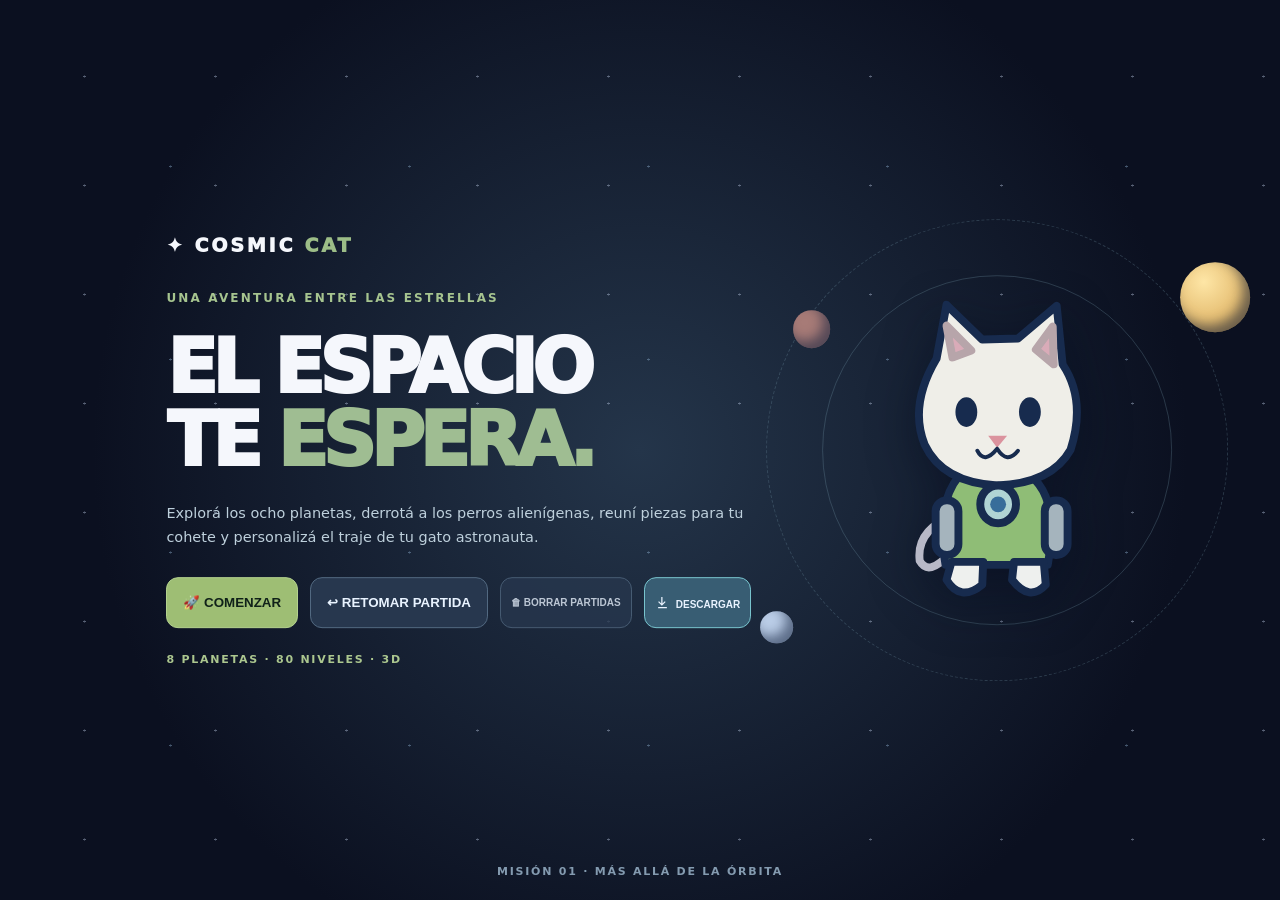
==== index.html @ 0e798df8 "Modo MISION ESPACIAL con datos del reto NASA Space Mission Design Game" ====
<!doctype html><html lang="es"><head><meta charset="UTF-8"><meta name="viewport" content="width=device-width,initial-scale=1,user-scalable=no,viewport-fit=cover"><meta name="theme-color" content="#0d1830"><meta name="mobile-web-app-capable" content="yes"><meta name="apple-mobile-web-app-capable" content="yes"><meta name="apple-mobile-web-app-status-bar-style" content="black-translucent"><link rel="manifest" href="manifest.json"><title>COSMIC CAT — Aventura espacial 3D</title><link rel="stylesheet" href="styles.css"></head><body>
<div id="error" hidden role="alert"></div>
<section id="start" class="screen active landingScreen">
  <div class="landingStars" aria-hidden="true"></div>
  <div class="landingCopy"><div class="eyebrow">✦ COSMIC <em>CAT</em></div><p class="kicker">UNA AVENTURA ENTRE LAS ESTRELLAS</p><h1>EL ESPACIO<br>TE <span>ESPERA.</span></h1><p class="introCopy">Explorá los ocho planetas, derrotá a los perros alienígenas, reuní piezas para tu cohete y personalizá el traje de tu gato astronauta.</p><div class="landingBtns"><button id="begin" class="primary">🚀 COMENZAR</button><button id="resumeSaved">↩ RETOMAR PARTIDA</button><button id="clearSaves">🗑 BORRAR PARTIDAS</button><button id="downloadGame"><svg aria-hidden="true" viewBox="0 0 24 24" width="15" height="15" fill="currentColor" style="vertical-align:-2px;margin-right:6px"><path d="M12 3v10.2l3.6-3.6 1.4 1.4-6 6-6-6 1.4-1.4L10 13.2V3h2ZM5 19h14v2H5v-2Z"/></svg><span>DESCARGAR</span></button></div><div class="landingFooter">8 PLANETAS · 80 NIVELES · 3D</div></div>
  <div class="heroArt" aria-label="Gato astronauta con planetas orbitando"><div class="heroOrbit orbitOuter"></div><div class="heroOrbit orbitInner"></div><span class="heroPlanet pOne"></span><span class="heroPlanet pTwo"></span><span class="heroPlanet pThree"></span><svg viewBox="0 0 260 330" role="img" aria-label="Gato astronauta ilustrado"><g stroke="#172b4e" stroke-width="8" stroke-linejoin="round" stroke-linecap="round"><path d="M89 230 Q48 245 52 277 Q61 293 82 270" fill="none" stroke="#b8b9c7"/><path d="M92 191 L163 191 Q193 213 181 281 L78 281 Q67 221 92 191" fill="#8fbd76"/><path d="M84 278 L116 278 115 301 Q93 319 79 296Z" fill="#eef0ee"/><path d="M147 278 L177 278 179 301 Q163 319 145 296Z" fill="#eef0ee"/><rect x="68" y="216" width="23" height="55" rx="11" fill="#a5b4bd"/><rect x="178" y="216" width="23" height="55" rx="11" fill="#a5b4bd"/><path d="M69 73 L79 19 115 54 151 53 190 20 196 79 Q220 115 204 165 Q185 199 130 201 Q75 198 57 160 Q41 120 69 73Z" fill="#efeee8"/><path d="M79 40 L85 72 104 65Z M169 64 L186 41 187 79Z" stroke="#b7a5aa" fill="#d9abb8"/><ellipse cx="99" cy="127" rx="11" ry="15" fill="#172b4e" stroke="none"/><ellipse cx="163" cy="127" rx="11" ry="15" fill="#172b4e" stroke="none"/><path d="M121 151 L140 151 130 163Z" fill="#db939e" stroke="none"/><path d="M130 164 Q117 180 110 166 M130 164 Q140 180 151 166" fill="none" stroke-width="4"/><ellipse cx="131" cy="220" rx="18" ry="19" fill="#b0d4d4"/><circle cx="131" cy="220" r="8" fill="#386d9a" stroke="none"/></g></svg></div>
  <div class="landingBottom">MISIÓN 01 · MÁS ALLÁ DE LA ÓRBITA</div>
</section>
<section id="intro" class="screen"><video id="introVideo" src="assets/intro-usuario.mp4" playsinline preload="metadata"></video><button id="skipIntro" class="floating">SALTAR INTRO</button></section>
<section id="load" class="screen"><div class="loading"><div class="loadingTitle">VIAJANDO AL SISTEMA SOLAR...</div><video id="nyan" src="assets/nyan-cat-sin-fondo.webm" muted playsinline loop preload="auto"></video><div class="progress"><div id="progress"></div></div><span id="loadingText">Cargando juego...</span></div></section>
<section id="lobby" class="screen dashboardScreen"><header class="dashboardHeader"><strong>✦ COSMIC <em>CAT</em></strong><div class="dashboardActions"><span id="lobbyStars">⭐ 0</span><button id="missionBtn">MISIÓN 🛰️</button><button id="upgradesBtn">MEJORAS 🔰</button><button id="appearanceBtn">APARIENCIA ♻</button><button id="savesBtn">GUARDAR / RETORNAR</button></div></header><div class="dashboardGrid"><main class="solarPanel"><div class="smallTag">CENTRO DE MANDO</div><h1>SISTEMA SOLAR</h1><p>Seleccioná un planeta para acercarte y ver sus 10 niveles.</p><div class="systemMap"><div class="mapOrbit orbitA"></div><div class="mapOrbit orbitB"></div><div class="mapOrbit orbitC"></div><div class="mapOrbit orbitD"></div><div class="mapOrbit orbitE"></div><div class="mapSun"></div><img class="mapMascot" src="assets/mascota-verde.jpg" alt="Mascota de fondo"><div id="planets" class="orbitPlanets"></div></div><div class="solarFooter"><div><b>CAPITÁN COSMO</b><p>Explorador espacial</p><small id="lobbyStatus"></small></div><button class="primary" id="exploreCurrent">🪐 EXPLORAR MERCURIO</button></div></main><aside class="dashboardSide"><article><h3>✦ TU CAMPAÑA</h3><div class="sideRow">Planeta desbloqueado <b id="campaignPlanet">Mercurio</b></div><div class="sideRow">Nivel disponible <b id="campaignLevel">1 / 10</b></div><div class="sideRow">Dificultad recomendada <b>Normal</b></div><div class="sideRow">Cohete <b id="campaignRocket">Sin ensamblar</b></div></article><article><h3>✦ ESTADÍSTICAS DEL GATO</h3><div class="statCards"><div>Vida inicial <strong id="statInitialLife">80</strong></div><div>Daño cola <strong id="statTail">7</strong></div><div>Inteligencia <strong id="statEnergy">20</strong></div><div>Resistencia <strong id="statStamina">10</strong></div></div></article><article><h3>✦ PIEZAS DEL COHETE</h3><div class="sideRow">Componentes reunidos <b id="partsProgress">0 de 8</b></div><div class="partsTrack"><i id="partsBar"></i></div><p>Buscá las piezas ocultas en los mapas para ensamblar el cohete en Neptuno.</p></article><article><h3>✦ CONTROLES</h3><p>WASD / flechas: moverse · Shift: correr · Mouse: apuntar hasta 250 px · Clic izquierdo: cola · Clic derecho: meteorito · Esc: pausa. En móvil, usá los controles táctiles.</p></article></aside></div></section>
<section id="play" class="screen"><canvas id="gameCanvas"></canvas><canvas id="fxCanvas"></canvas><div id="hud"><div class="hudLeft"><b id="hudPlanet">MERCURIO · NIVEL 1</b><div class="hudBars"><div class="hudStat life"><div class="hudStatTop"><span>VIDA</span><strong id="hudLifeValue">80/80</strong></div><div class="hudBar"><i id="hudLifeBar"></i></div></div><div class="hudStat energy"><div class="hudStatTop"><span>INTELIGENCIA</span><strong id="hudEnergyValue">20/20</strong></div><div class="hudBar"><i id="hudEnergyBar"></i></div></div><div class="hudStat stamina"><div class="hudStatTop"><span>RESISTENCIA</span><strong id="hudRunValue">10/10</strong></div><div class="hudBar"><i id="hudRunBar"></i></div></div><div class="hudStat jet" id="hudJetWrap" hidden><div class="hudStatTop"><span>MOCHILA</span><strong id="hudJetValue">50/50</strong></div><div class="hudBar"><i id="hudJetBar"></i></div></div></div></div><div class="hudRight"><span id="hudEnemy">ALIENS 0/30</span><span id="hudTime">00:00</span><button id="pauseBtn">⏸ PAUSA</button></div></div><div id="mapLabel">MUNDO 3D · EXPLORACIÓN LIBRE · COLA (J) · METEORITO (ESPACIO)</div><div id="miniMapHint" aria-live="polite">MINIMAPA · PIEZA OCULTA</div><div id="levelObjective" role="status">BUSCÁ PIEZA + DERROTÁ ENEMIGOS</div><canvas id="miniMap" width="190" height="84" aria-label="Minimapa del nivel"></canvas><div id="touch"><div class="dpad"><button data-key="up">▲</button><div><button data-key="left">◀</button><button data-key="down">▼</button><button data-key="right">▶</button></div></div><div id="joystick" aria-label="Joystick virtual"><div id="joystickKnob"></div></div><div class="actions"><button data-key="run">CORRER</button><button data-key="tail">COLA</button><button data-key="shot">METEORITO</button><button data-key="jet" id="jetBtn">COHETE</button></div></div></section>
<div id="modal" class="modal" hidden><div class="modalBody"><button id="closeModal" class="close">✕</button><h2 id="modalTitle"></h2><div id="modalContent"></div></div></div>
<script src="engine-data.js"></script><script src="renderer3d.js"></script><script src="game.js"></script></body></html>
---- styles.css ----
:root{color-scheme:dark;font-family:system-ui,-apple-system,Segoe UI,sans-serif;background:#0d1322;color:#e7edf5}*{box-sizing:border-box}body{margin:0;overflow:hidden;background:#0c1020}button{cursor:pointer;touch-action:none;border:1px solid #526981;background:#27374e;color:#e9f3ff;border-radius:12px;padding:11px 16px;font-weight:800}button:hover{background:#39516c}button:disabled{opacity:.4;cursor:default}.primary{background:#9ebe74;border-color:#b3d18e;color:#102119}h1{margin:8px 0}p{line-height:1.5;color:#b2c4d2}.screen{display:none;position:absolute;inset:0}.screen.active{display:block}#start{background:radial-gradient(circle,#24354a,#0b1020 70%)}.card{background:#152238d9;border:1px solid #586e84;border-radius:22px;padding:24px;max-width:500px;margin:auto}.center{position:absolute;top:50%;left:50%;transform:translate(-50%,-50%);width:min(92%,500px);display:flex;flex-direction:column;gap:12px;text-align:center}.mascot{height:155px;width:155px;object-fit:contain;border-radius:50%;margin:auto;opacity:.7}#intro{background:#060a12}#intro video{width:100%;height:100%;object-fit:contain}button.floating{position:absolute;right:24px;bottom:24px}#load{background:radial-gradient(circle,#1d2841,#0b1020 75%)}.loading{height:100%;display:flex;align-items:center;justify-content:center;flex-direction:column;gap:17px}.loadingTitle{font-size:clamp(17px,3vw,28px);letter-spacing:3px;color:#b5d69c;font-weight:900;text-align:center}.loading video{width:min(85vw,450px);height:min(40vh,260px);object-fit:contain;background:transparent}.progress{width:min(80vw,430px);height:12px;background:#27374b;border-radius:12px;overflow:hidden}.progress>div{height:100%;width:0;background:#8dbdc9;transition:width .15s}#loadingText{color:#c5d4e4}#lobby{overflow:auto;background:radial-gradient(ellipse at 50% 0,#1c2e49,#0b1020 75%);padding:20px 28px}.header{display:flex;justify-content:space-between;align-items:center;gap:15px;flex-wrap:wrap}.headerActions{display:flex;gap:8px;flex-wrap:wrap}.subtitle{margin:10px 0 24px}.planetGrid{display:grid;grid-template-columns:repeat(4,minmax(0,1fr));gap:14px}.planet{min-height:185px;border:1px solid #475c71;border-radius:17px;background:#1b2a3b;text-align:center;display:flex;flex-direction:column;align-items:center;gap:12px;padding:16px}.planet.locked{filter:grayscale(.85);opacity:.5}.sphere{width:78px;height:78px;border-radius:50%;box-shadow:inset -14px -10px 20px #0008,0 0 0 2px #ffffff18;background:var(--pc);position:relative}.sphere.saturn:after{content:"";position:absolute;left:-23px;right:-23px;height:18px;top:28px;border:6px solid #b9a98a;border-radius:50%;transform:rotate(-22deg)}.lobbyFooter{display:flex;align-items:center;justify-content:space-between;gap:15px;margin-top:20px;color:#adc4cf}.lobbyFooter img{width:62px;height:62px;object-fit:cover;border-radius:50%;opacity:.18}#play{background:#1e2534}#gameCanvas{display:block;width:100%;height:100%;touch-action:none}#hud{position:absolute;top:0;left:0;right:0;display:flex;justify-content:space-between;gap:10px;padding:10px 14px;background:#0b1724d9;border-bottom:1px solid #7082917a;font-size:12px;pointer-events:none}#hud>div{display:flex;gap:14px;align-items:flex-start;flex-wrap:wrap}.hudLeft{min-width:min(68vw,560px)}.hudBars{display:flex;gap:10px;flex-wrap:wrap}.hudStat{min-width:130px;max-width:175px;background:#203245cc;border:1px solid #54697f;border-radius:10px;padding:6px 8px;color:#edf3f7}.hudStatTop{display:flex;justify-content:space-between;align-items:center;gap:8px;font-size:11px;margin-bottom:4px}.hudStatTop span{font-weight:800;letter-spacing:.3px;color:#d9e3eb}.hudStatTop strong{font-size:11px}.hudBar{height:9px;background:#0f1722;border:1px solid #5e6f81;border-radius:999px;overflow:hidden}.hudBar i{display:block;height:100%;width:0;border-radius:999px;transition:width .18s ease}.hudStat.life .hudBar i{background:linear-gradient(90deg,#cf2f3d,#ff6b6b)}.hudStat.energy .hudBar i{background:linear-gradient(90deg,#2366c7,#67a8ff)}.hudStat.stamina .hudBar i{background:linear-gradient(90deg,#7f8692,#c7ccd3)}.hudStat.jet .hudBar i{background:linear-gradient(90deg,#54d6d8,#b6fff9)}.hudRight{justify-content:flex-end;align-items:center}#pauseBtn{pointer-events:auto}#hud span{background:#2c3d52cc;border-radius:8px;padding:7px;color:#edf3f7}#mapLabel{position:absolute;left:16px;top:76px;font-size:11px;background:#172b40b0;padding:6px 11px;border-radius:6px;color:#b9d4dc}#miniMap{position:absolute;right:16px;bottom:15px;border:1px solid #9ba9b7;border-radius:8px;background:#101a27bb}#touch{position:absolute;left:10px;right:10px;bottom:10px;display:flex;justify-content:space-between;align-items:end;pointer-events:none}.dpad,.actions{pointer-events:auto}.dpad{text-align:center}.dpad>div{display:flex}.dpad button,.actions button{font-size:12px;padding:13px;min-width:52px;min-height:49px;background:#202f47cf;user-select:none}.dpad>button{margin-bottom:5px}.actions{display:flex;gap:6px;max-width:58vw;flex-wrap:wrap;justify-content:flex-end}.actions button{border-color:#7c95a9}.modal{position:absolute;inset:0;background:#070b14d9;display:flex;align-items:center;justify-content:center;padding:12px;z-index:20}.modal[hidden]{display:none}.modalBody{position:relative;width:min(92vw,620px);max-height:90vh;overflow-y:auto;background:#18263a;border:1px solid #7b91a7;border-radius:20px;padding:24px}.close{position:absolute;right:14px;top:14px}.modal h2{padding-right:45px}.buttonGrid{display:grid;grid-template-columns:repeat(2,minmax(0,1fr));gap:10px;margin-top:12px}.buttonGrid button{min-height:65px}.statRow{display:flex;align-items:center;justify-content:space-between;gap:10px;border-bottom:1px solid #ffffff18;padding:9px 0}.statRow button{padding:8px 16px}.colorRow{display:flex;flex-wrap:wrap;gap:10px}.colorDot{height:35px;width:35px;border-radius:50%;border:2px solid #ddd}.info{color:#b9c9d9;font-size:13px}.error{color:#ffc7c7}#error:not([hidden]){position:fixed;inset:15px 15px auto;z-index:100;background:#562a2a;border:2px solid #e6a2a2;padding:20px;color:#fff;border-radius:12px;white-space:pre-wrap}@media(max-width:700px){.planetGrid{grid-template-columns:repeat(2,minmax(0,1fr))}.planet{min-height:135px}.sphere{width:56px;height:56px}.header h1{font-size:21px}#hud{font-size:10px;padding:5px;gap:3px}#hud>div{gap:4px}.hudLeft{min-width:auto;flex:1}.hudBars{display:grid;grid-template-columns:1fr;gap:4px;width:min(55vw,220px)}.hudStat{min-width:0;max-width:none;padding:4px 6px}.hudStatTop{font-size:9px;margin-bottom:3px}.hudStatTop strong{font-size:9px}#hud span{padding:3px}#mapLabel{top:94px}.dpad button,.actions button{min-width:44px;padding:10px;font-size:10px}.actions{max-width:52vw}#miniMap{width:112px;height:54px;bottom:72px}}@media(max-height:450px){#mapLabel{display:none}#hud{font-size:9px}.hudBars{grid-template-columns:repeat(2,minmax(90px,1fr));width:min(58vw,260px)}.dpad button,.actions button{min-height:38px;padding:7px}#miniMap{bottom:58px}}

/* Motor gráfico 3D y sistema solar animado: tonos mate y suaves. */
#fxCanvas{position:absolute;inset:0;width:100%;height:100%;pointer-events:none}
#start,#lobby{isolation:isolate}
#start>.card,#lobby>.header,#lobby>.subtitle,#lobby>.planetGrid,#lobby>.lobbyFooter{position:relative;z-index:2}
.solarScene{position:absolute;inset:0;overflow:hidden;z-index:0;pointer-events:none;opacity:.75;background:radial-gradient(ellipse at 62% 53%,#1e354b 0%,#0b1527 56%,#080e19 100%)}
.solarOrbits{position:absolute;width:min(88vw,950px);height:min(70vw,650px);left:54%;top:53%;transform:translate(-50%,-50%) rotateX(62deg);transform-style:preserve-3d}
.solarSun{position:absolute;left:53%;top:51%;height:66px;width:66px;border-radius:50%;background:radial-gradient(circle at 30% 25%,#e4d3aa,#b08c52 64%,#66513e);transform:translate(-50%,-50%);box-shadow:0 0 42px #e4bd7152;z-index:1}
.orbit{position:absolute;left:50%;top:50%;border:1px solid #91a8b32e;border-radius:50%;transform:translate(-50%,-50%);animation:solarTravel 30s linear infinite;transform-style:preserve-3d}
.orbit i{position:absolute;left:50%;top:-9px;height:18px;width:18px;border-radius:50%;box-shadow:inset -5px -4px 9px #0912218c,1px 2px 6px #ffffff1a;background:radial-gradient(circle at 25% 25%,#d6d4cd,#8b7d6d);transform:rotateX(-62deg)}
.orbit1{height:15%;width:15%;animation-duration:8s}.orbit1 i{height:10px;width:10px;background:#a69a89}
.orbit2{height:25%;width:25%;animation-duration:12s;animation-delay:-5s}.orbit2 i{background:#c6a66e}
.orbit3{height:36%;width:36%;animation-duration:16s;animation-delay:-4s}.orbit3 i{background:#6eabb9}
.orbit4{height:46%;width:46%;animation-duration:19s;animation-delay:-13s}.orbit4 i{background:#bf8573}
.orbit5{height:59%;width:59%;animation-duration:25s;animation-delay:-10s}.orbit5 i{height:26px;width:26px;background:repeating-linear-gradient(8deg,#b6a28c 0 5px,#9a8477 5px 8px)}
.orbit6{height:71%;width:71%;animation-duration:32s;animation-delay:-20s}.orbit6 i{width:24px;height:24px;background:#c6b49a;border:3px solid #9f9684}
.orbit7{height:83%;width:83%;animation-duration:39s;animation-delay:-21s}.orbit7 i{background:#8db6b9}
.orbit8{height:96%;width:96%;animation-duration:46s;animation-delay:-15s}.orbit8 i{background:#6f91b8}
@keyframes solarTravel{from{transform:translate(-50%,-50%) rotate(0deg)}to{transform:translate(-50%,-50%) rotate(360deg)}}
.solarCaption{position:absolute;bottom:22px;left:0;right:0;text-align:center;font-weight:700;letter-spacing:.2em;font-size:10px;color:#a6c0c7aa}
#lobby .solarScene{opacity:.43}
#lobby .planet{background:#1b2a3bdc;backdrop-filter:blur(4px)}
#mapLabel{background:#203849e8;color:#d5ebe4}
#touch button:active{background:#648b87}
@media(max-width:750px){.solarScene{opacity:.42}.solarOrbits{width:115vw;height:87vw}.solarSun{width:43px;height:43px}.solarCaption{bottom:4px}.card.center{background:#152238f5}}
/* Portada editorial inspirada en la tercera referencia del usuario. */
.landingScreen{background:radial-gradient(ellipse at 75% 48%,#152b3a 0%,#090f22 68%);color:#f5f7fc;overflow:hidden}
.landingStars{position:absolute;inset:0;pointer-events:none;background-image:radial-gradient(#d6e5ff 1px,transparent 1.4px),radial-gradient(#a5caec 1px,transparent 1.5px);background-size:131px 109px,239px 193px;background-position:19px 22px,51px 70px;opacity:.38;animation:starDrift 65s linear infinite}
@keyframes starDrift{to{background-position:150px 22px,290px 70px}}
.landingCopy{position:absolute;top:50%;left:clamp(28px,13vw,240px);width:min(46vw,650px);transform:translateY(-50%);z-index:2}
.eyebrow{font-size:clamp(16px,1.5vw,24px);font-weight:950;letter-spacing:.14em}.eyebrow em,.dashboardHeader em{color:#9cbd87;font-style:normal}
.kicker,.smallTag{font-size:12px;font-weight:900;letter-spacing:.18em;color:#a6c48f}.kicker{margin:32px 0 24px}
.landingCopy h1{font-size:clamp(44px,5.8vw,102px);line-height:.99;letter-spacing:-.075em;font-weight:1000;margin:0 0 24px}.landingCopy h1 span{color:#9fbd92}
.introCopy{max-width:580px;color:#bed0dc;font-size:clamp(13px,1.13vw,18px);line-height:1.65}.landingBtns{display:flex;gap:12px;flex-wrap:wrap;margin:27px 0 25px}.landingBtns button{min-height:51px}
.landingFooter,.landingBottom{font-size:11px;letter-spacing:.16em;color:#acc78f;font-weight:850}.landingBottom{position:absolute;bottom:22px;left:0;width:100%;text-align:center;color:#849bb0}
.heroArt{position:absolute;left:59%;top:50%;transform:translate(-5%,-50%);width:min(42vw,660px);aspect-ratio:1;display:grid;place-items:center}
.heroArt svg{position:relative;z-index:3;width:48%;height:72%;animation:catDrift 4s ease-in-out infinite;filter:drop-shadow(0 12px 25px #02091b77)}
@keyframes catDrift{50%{transform:translateY(-12px)}}
.heroOrbit{position:absolute;border:1px solid #8ab4c43c;border-radius:50%;width:86%;height:86%;animation:spinOrbit 38s linear infinite}.heroOrbit.orbitInner{width:65%;height:65%;animation-duration:29s;animation-direction:reverse}.heroOrbit.orbitOuter{border-style:dashed}
@keyframes spinOrbit{to{transform:rotate(360deg)}}
.heroPlanet{position:absolute;border-radius:50%;z-index:2;box-shadow:inset -7px -7px 12px #101f3d8c}.heroPlanet.pOne{width:13%;height:13%;top:15%;right:3%;background:radial-gradient(circle at 34% 28%,#fee6a6,#d29e4a)}.heroPlanet.pTwo{width:6%;height:6%;bottom:14%;left:6%;background:#bacde7}.heroPlanet.pThree{width:7%;height:7%;top:24%;left:12%;background:#a77b77}
/* Lobby: panel principal con sistema solar y tarjetas laterales, cuarta referencia. */
#lobby.dashboardScreen{padding:0;background:#0a1022;overflow:auto}
.dashboardHeader{height:77px;border-bottom:1px solid #2b3857;display:flex;align-items:center;justify-content:space-between;padding:12px clamp(18px,3vw,53px);gap:18px}
.dashboardHeader>strong{letter-spacing:.15em;font-size:17px}.dashboardActions{display:flex;gap:9px;align-items:center;flex-wrap:wrap}.dashboardActions>span{border:1px solid #3d4557;border-radius:12px;padding:12px;color:#dbc28b;font-weight:800}.dashboardActions button{background:#161f35;border-color:#333d54;font-size:12px}
.dashboardGrid{display:grid;grid-template-columns:minmax(0,1fr) minmax(260px,315px);gap:20px;max-width:1900px;margin:auto;padding:28px clamp(16px,2.5vw,46px)}
.solarPanel{position:relative;min-height:min(78vh,770px);border:1px solid #2d416b;border-radius:26px;background:radial-gradient(circle at 50% 48%,#142340,#0c1630 74%);overflow:hidden;padding:27px}
.solarPanel h1{letter-spacing:-.04em;font-size:clamp(27px,3vw,42px);margin:9px 0}.solarPanel>p{font-size:13px;margin:0;color:#adbdd5}
.systemMap{position:absolute;inset:75px 5% 54px;display:grid;place-items:center;pointer-events:none}
.mapOrbit{position:absolute;border:1px solid #7794bf36;border-radius:50%;aspect-ratio:1}.orbitA{width:41%}.orbitB{width:58%}.orbitC{width:73%}.orbitD{width:91%}.orbitE{width:104%;border-style:dotted}
.mapSun{position:absolute;left:50%;top:50%;transform:translate(-50%,-50%);height:clamp(45px,5vw,88px);width:clamp(45px,5vw,88px);border-radius:50%;background:radial-gradient(circle at 30% 24%,#fff8c9 0 12%,#ffe07b 35%,#f5a72e 72%,#d96527 100%);box-shadow:0 0 22px #fff0a8,0 0 58px #ffbc4dcc,0 0 115px #ff8b3b88;z-index:2;animation:sunPulse 2.6s ease-in-out infinite}
.mapSun:before,.mapSun:after{content:"";position:absolute;inset:-32%;border-radius:50%;border:2px solid #ffd97866;filter:blur(1px);animation:sunRefraction 3.6s ease-out infinite}
.mapSun:after{inset:-62%;border-color:#ffb84c3d;animation-delay:-1.8s}
@keyframes sunPulse{0%,100%{filter:brightness(1);transform:translate(-50%,-50%) scale(1)}50%{filter:brightness(1.18);transform:translate(-50%,-50%) scale(1.06)}}
@keyframes sunRefraction{0%{opacity:.05;transform:scale(.7) rotate(0deg)}35%{opacity:.85}100%{opacity:0;transform:scale(1.16) rotate(35deg)}}
.mapMascot{position:absolute;left:50%;top:50%;transform:translate(-50%,-50%);width:min(35%,370px);aspect-ratio:1;object-fit:contain;opacity:.12;mix-blend-mode:screen;border-radius:50%;pointer-events:none}
.orbitPlanets{position:absolute;inset:0;pointer-events:none}.orbitPlanet{position:absolute;transform:translate(-50%,-50%);display:flex;flex-direction:column;gap:4px;align-items:center;justify-content:center;background:none;border:0;padding:7px;min-width:75px;min-height:68px;color:#e6e8f2;font-size:10px;font-weight:900;pointer-events:auto;text-shadow:0 1px 3px #050814}
.orbitPlanet:hover{background:#36466266}.orbitPlanet.locked{opacity:.62}.orbitPlanet i{position:absolute;right:0;top:11px;font-size:11px;font-style:normal}.planetOrb{width:34px;height:34px;border-radius:50%;background:radial-gradient(circle at 28% 24%,#fff9e5 0 8%,var(--pc) 35%,#17243b 100%);box-shadow:inset -7px -4px 9px #101b32,0 0 0 2px #ffffff38,0 0 14px var(--pc);display:block;position:relative;overflow:hidden}.planetOrb.planet-2{background:radial-gradient(ellipse at 62% 37%,#4d9b58 0 15%,transparent 16%),radial-gradient(ellipse at 35% 67%,#69ad57 0 19%,transparent 20%),radial-gradient(circle at 28% 24%,#d9f4f2 0 10%,#438da9 31%,#23617f 68%,#122e50 100%)}.planetOrb.planet-3{background:linear-gradient(165deg,#d77a53 0 24%,#a94d3f 25% 41%,#c96b4c 42% 62%,#713b3c 63%)}.planetOrb.planet-4{background:repeating-linear-gradient(170deg,#e5c18a 0 5px,#b8734e 6px 10px,#f0d3a0 11px 15px,#9b5d49 16px 19px)}.planetOrb.planet-5{background:repeating-linear-gradient(170deg,#ead2a2 0 5px,#b99268 6px 10px,#d8b986 11px 15px)}.planetOrb.planet-6{background:radial-gradient(circle at 28% 24%,#d8ffff,#78d5dc 45%,#368aa0 78%,#1b4e71)}.planetOrb.planet-7{background:radial-gradient(circle at 28% 24%,#9abfff,#3d72bd 42%,#183b82 78%,#102458)}.orbitPlanet:not(.locked) .planetOrb{box-shadow:inset -6px -4px 9px #101b32,0 0 0 2px #d8efb0,0 0 18px var(--pc)}.planetOrb.saturn:after{content:"";display:block;width:57px;height:12px;border:4px solid #d9bd8b99;border-radius:50%;transform:translate(-12px,8px) rotate(-26deg)}
.solarFooter{position:absolute;bottom:18px;left:25px;right:25px;display:flex;align-items:flex-end;justify-content:space-between;gap:10px}.solarFooter b{font-size:14px}.solarFooter p{margin:3px 0;font-size:12px}.solarFooter small{font-size:11px;color:#b5c8d5}.solarFooter button{white-space:nowrap}
.dashboardSide{display:flex;flex-direction:column;gap:12px}.dashboardSide article{border:1px solid #2c4168;border-radius:19px;padding:17px;background:#131d39}.dashboardSide h3{font-size:12px;letter-spacing:.05em;margin:2px 0 13px}.dashboardSide p{font-size:12px;margin:9px 0 0}.sideRow{border-bottom:1px solid #ffffff11;display:flex;justify-content:space-between;gap:8px;padding:9px 0;font-size:12px;color:#b6c3d9}.sideRow b{color:white;text-align:right}.statCards{display:grid;grid-template-columns:1fr 1fr;gap:8px}.statCards>div{font-size:11px;color:#b8c4d8;border:1px solid #2a395d;border-radius:12px;padding:12px}.statCards strong{display:block;color:#fff;font-size:16px;margin-top:5px}.partsTrack{height:8px;background:#283453;border-radius:7px;overflow:hidden;margin-top:8px}.partsTrack i{display:block;background:#94b78e;height:100%;width:0%}
#aimHint{position:absolute;top:123px;left:17px;font-size:11px;color:#b9d6dc;background:#172d40af;padding:6px 10px;border-radius:8px;pointer-events:none}
#gameCanvas{cursor:crosshair}
@media(max-width:900px){.dashboardGrid{grid-template-columns:1fr}.dashboardSide{display:grid;grid-template-columns:1fr 1fr}.solarPanel{height:680px;min-height:0}.dashboardHeader{height:auto;min-height:70px}.landingCopy{left:5vw;width:52vw}.heroArt{left:57%;width:47vw}}
@media(max-width:650px){.dashboardSide{grid-template-columns:1fr}.dashboardGrid{padding:12px}.solarPanel{height:570px;padding:18px}.systemMap{inset:90px 0 65px}.orbitPlanet{min-width:57px;font-size:8px;padding:4px}.planetOrb{width:24px;height:24px}.solarFooter{left:12px;right:12px}.solarFooter button{font-size:10px}.dashboardHeader{padding:10px}.dashboardActions{gap:4px}.dashboardActions button{padding:9px;font-size:10px}.dashboardActions>span{padding:8px}.landingCopy{left:6vw;width:87%;top:65%;transform:translateY(-50%)}.landingCopy h1{font-size:clamp(42px,10vw,70px)}.heroArt{top:22%;left:46%;transform:translate(-10%,-50%);width:60vw;opacity:.55}.kicker{margin:12px 0}.introCopy{font-size:13px}.landingBottom{display:none}#aimHint{display:none}}

/* Selector y joystick virtual para partidas en teléfono. */
#joystick{display:none;width:132px;height:132px;border:2px solid #b8dfd477;border-radius:50%;background:#193b4d99;touch-action:none;align-items:center;justify-content:center;box-shadow:0 0 18px #6dc4bf33;pointer-events:auto;-webkit-user-select:none;user-select:none}
#joystickKnob{width:48px;height:48px;border-radius:50%;background:#9bcbb5dd;border:2px solid #d7f5dc;box-shadow:0 3px 12px #081b2a99;pointer-events:none}
#touch.joystickMode #joystick{display:flex}#touch.joystickMode .dpad{display:none}.controlQuestion{text-align:center;margin:4px 0 15px}.landingBtns #clearSaves{font-size:10px;padding:8px 10px;opacity:.78}.landingBtns #downloadGame{font-size:10px;padding:8px 10px;background:#385d73;border-color:#78c4ce}

/* Paneles de pieza del cohete */
.piecePanel{position:relative;min-height:360px;border-radius:18px;overflow:hidden;background:#101927;display:flex;align-items:flex-end;justify-content:center;padding:20px}
.pieceBackdrop{position:absolute;inset:0;background-image:linear-gradient(180deg,#0a1320b3,#0a1320f2), var(--piecebg);background-size:cover;background-position:center;filter:saturate(.9) brightness(.8)}
.pieceGlow{position:absolute;top:18px;left:50%;transform:translateX(-50%);width:110px;height:110px;border-radius:22px;background:radial-gradient(circle,#fff8c9,#f3d36a 45%,#c48c24 78%,#8b5b12 100%);box-shadow:0 0 28px #ffd67499, 0 0 60px #ffd67455;display:flex;align-items:center;justify-content:center;font-size:48px;color:#2d1f0a;border:2px solid #ffe6a9;z-index:2}
.pieceInfo{position:relative;z-index:2;background:#101a29de;border:1px solid #89a0b5;border-radius:16px;padding:22px;width:100%;margin-top:110px}
.pieceTag{font-size:12px;letter-spacing:.18em;color:#d0ef97;font-weight:900;margin:0 0 8px}
.pieceInfo h3{margin:0 0 12px;font-size:30px;color:#f2f6fb}
.pieceInfo p{margin:7px 0;color:#d5dfeb}.pieceHint{color:#ffdca3;font-size:13px}
#closeModal[hidden]{display:none !important}

/* Panel de mejoras del astronauta basado en la referencia visual. */
#modal.upgradeModal{background:#050914bf;backdrop-filter:blur(4px)}
#modal.upgradeModal .modalBody{width:min(92vw,510px);padding:20px 18px 18px;border:1px solid #495f8e;border-radius:24px;background:#14203edc;box-shadow:0 22px 65px #02071399;max-height:92dvh;overflow:auto}
#modal.upgradeModal #modalTitle{font-size:15px;letter-spacing:.035em;font-weight:900;margin:4px 0 22px;padding-right:54px}
#modal.upgradeModal .close{width:43px;height:43px;right:15px;top:15px;padding:0;border:1px solid #40557f;border-radius:12px;background:#263354;color:#f5f6ff;font-size:19px}
.upgradesPanel{display:flex;flex-direction:column;gap:10px}
.upgradeItem{position:relative;display:flex;align-items:center;gap:10px;border:1px solid #314269;border-radius:16px;background:#1a2850bc;padding:14px 13px;min-height:83px}
.upgradeIcon{width:25px;text-align:center;align-self:flex-start;margin-top:5px;font-size:17px;flex-shrink:0;color:#afc8e9}
.upgradeDetails{flex:1;min-width:0}
.upgradeName{font-size:13px;font-weight:850;color:#f0f4ff;margin-bottom:9px}
.upgradeMeta{display:flex;justify-content:space-between;gap:5px;align-items:center;color:#bac9e8;font-size:11px;margin-bottom:8px}
.upgradeTrack{height:7px;border-radius:99px;overflow:hidden;background:#2d3b5a}
.upgradeTrack>div{height:100%;border-radius:99px;background:linear-gradient(90deg,#54bfd2,#a9e358);transition:width .2s ease-out}
.upgradePlus{width:45px;height:46px;border-radius:12px;background:#263859;border:1px solid #42577e;color:#c6e3fe;font-size:27px;line-height:1;align-self:center;padding:0;flex-shrink:0}
.upgradePlus:not(:disabled):hover{background:#405d7e;border-color:#a5c9c8}
.upgradePlus:disabled{opacity:.30}
.upgradeFooter{display:flex;justify-content:space-between;flex-wrap:wrap;gap:9px;border-top:1px solid #344566;margin-top:7px;padding:14px 2px 0;color:#b8c6e1;font-size:11px}
.upgradeFooter b{color:#eaf1ff}
@media(max-width:560px){#modal.upgradeModal .modalBody{width:min(95vw,510px);padding:15px 12px;max-height:94dvh}.upgradeItem{padding:10px 9px;min-height:75px}.upgradePlus{width:39px;height:40px}.upgradeFooter{font-size:10px}}

/* PERSONALIZAR ASTRONAUTA — panel inspirado en la referencia */
#modal.appearanceModal{background:#050814d9;backdrop-filter:blur(2px)}
#modal.appearanceModal .modalBody{width:min(94vw,1020px);max-height:94dvh;overflow:auto;padding:24px 30px 28px;border:1px solid #405478;border-radius:23px;background:#142044;box-shadow:0 25px 70px #0009}
#modal.appearanceModal #modalTitle{font-weight:900;font-size:24px;margin:22px 0 20px;letter-spacing:.015em}
#modal.appearanceModal #modalTitle::before{content:'PERSONALIZA TU ASTRONAUTA';display:block;color:#a0bf85;font-size:11px;letter-spacing:.18em;margin-bottom:9px}
#modal.appearanceModal .close{top:22px;right:28px;width:44px;height:44px;border:1px solid #405174;background:#253456;font-size:19px;padding:0}
.appearanceBody{display:grid;grid-template-columns:minmax(240px,42%) minmax(0,1fr);gap:22px;align-items:stretch}
.appearancePreview{background:#090f28;border:1px solid #293757;border-radius:18px;min-height:375px;display:flex;flex-direction:column;align-items:center;justify-content:center;gap:7px;overflow:hidden;padding:12px}
.appearanceAvatar{--preview-suit:#d8d9e1;width:min(100%,280px);height:300px;display:flex;align-items:center;justify-content:center;transition:filter .12s}
.appearanceAvatar svg{height:100%;width:100%;display:block}
.appearancePreviewCaption{font-size:10px;letter-spacing:.13em;color:#a6b5d1;text-align:center}
.appearanceSettings h3{font-size:12px;font-weight:900;color:#f2f5ff;margin:0 0 12px}
.appearancePalette{display:grid;grid-template-columns:repeat(6,minmax(0,1fr));gap:9px;margin-bottom:18px}
.appearanceSwatch{height:40px;border-radius:10px;border:2px solid #ffffff1e;padding:0;min-width:0}
.appearanceSwatch.selected{outline:2px solid #f3f5fa;outline-offset:2px}
.hueCarousel{display:block;width:100%;height:23px;border-radius:30px;appearance:none;background:linear-gradient(90deg,red,#ff0,#00ff00,#00ffff,blue,#f0f,red);cursor:pointer;margin:4px 0 2px}
.hueCarousel::-webkit-slider-thumb{appearance:none;width:21px;height:28px;border-radius:10px;border:3px solid white;background:#293753;box-shadow:0 0 0 2px #060d24}
.hueCarousel::-moz-range-thumb{width:16px;height:24px;border-radius:10px;border:3px solid white;background:#293753}
.appearanceSub{font-size:12px;color:#afc2d9;margin:8px 0 17px}
.appearanceControls{display:flex;flex-direction:column;gap:7px}
.appearanceControls h3{margin:0 0 5px}
.appearanceControls label{font-size:11px;color:#b4c3dd;display:flex;justify-content:space-between;gap:8px}
.appearanceControls output{font-size:11px;color:#b4c3dd}
.appearanceControls input[type=range]{width:100%;height:10px;accent-color:#a1bb8c;cursor:pointer;margin:4px 0 10px}
.appearanceButtons{display:flex;gap:10px;justify-content:flex-end;margin-top:20px}
.appearanceButtons button{min-height:48px;font-size:12px}.appearanceButtons .primary{background:#b0f35b;border-color:#b0f35b;color:#13200d}
@media(max-width:720px){#modal.appearanceModal .modalBody{width:96vw;max-height:96dvh;padding:17px}#modal.appearanceModal #modalTitle{font-size:19px;margin:20px 0 14px}.appearanceBody{grid-template-columns:1fr;gap:12px}.appearancePreview{min-height:185px}.appearanceAvatar{height:175px}.appearancePalette{gap:5px}.appearanceSwatch{height:35px}.appearanceButtons{margin-top:8px}.appearanceButtons button{font-size:10px;padding:10px}}


/* Selector de planeta y niveles: composición de la referencia 2 */
#modal.levelSelectModal .modalBody{width:min(96vw,1010px);max-height:94dvh;overflow-y:auto;padding:23px 29px 29px;border:1px solid #35456b;border-radius:24px;background:#141e40;box-shadow:0 24px 80px #020712b8}
#modal.levelSelectModal #modalTitle{display:none}
#modal.levelSelectModal #closeModal{z-index:5;right:23px;top:22px;width:44px;height:44px;padding:0;background:#202d50;border:1px solid #3a4972;border-radius:13px;font-size:21px}
.levelPicker{color:#f3f5fb}
.levelPickerHead{margin:0 55px 19px 0}
.levelPickerHead>span{font-size:12px;letter-spacing:.19em;font-weight:900;color:#a1c28a}
.levelPickerHead h3{font-size:clamp(20px,2vw,26px);line-height:1.15;margin:7px 0 0;letter-spacing:.01em}
.levelPickerMain{display:grid;grid-template-columns:minmax(195px,30%) minmax(0,1fr);gap:25px}
.planetVisual{position:relative;min-height:350px;background:radial-gradient(ellipse at 50% 42%,#1c3458 0%,#080f25 67%);border:1px solid #243052;border-radius:17px;overflow:hidden;display:flex;align-items:center;justify-content:center}
.planetIllustration{position:relative;width:min(85%,290px);aspect-ratio:1;display:grid;place-items:center}
.planetRing{position:absolute;width:108%;height:46%;border:1px solid #6880a78c;border-radius:50%;transform:rotate(-31deg)}
.planetGlobe{position:relative;width:53%;height:53%;border-radius:50%;background:radial-gradient(circle at 28% 24%,#dde0e2 0%,var(--planet-color) 44%,#282e3d 93%);box-shadow:inset -12px -14px 24px #0208139c,0 3px 17px #7992bc22}
.planetGlobe.ringed:after{content:'';position:absolute;inset:35% -42%;border:7px solid #b4a58e91;border-radius:50%;transform:rotate(-25deg)}
.planetVisualLabel{position:absolute;bottom:22px;left:12px;right:12px;text-align:center;letter-spacing:.15em;font-size:10px;color:#b9c5dc}
.levelPickerRight h4{font-size:12px;letter-spacing:.08em;margin:0 0 10px;font-weight:950}
.levelTileGrid{display:grid;grid-template-columns:repeat(5,minmax(0,1fr));gap:8px}
.levelTile{height:75px;min-width:0;position:relative;padding:8px 3px;display:flex;flex-direction:column;align-items:center;justify-content:center;gap:3px;border-radius:14px;background:#182344;border:1px solid #293653;color:#ecf2ff}
.levelTile .levelNumber{font-size:20px;font-weight:1000;line-height:1.1}
.levelTile small{font-size:10px;font-weight:800;color:#a9b6d5;letter-spacing:.04em}
.levelTile.levelLocked{opacity:.45}
.levelTile.selected{border-color:#a6d18d;box-shadow:inset 0 0 0 2px #293d64,0 0 0 1px #badb96;background:#223457}
.levelSpecial{position:absolute;right:1px;top:1px;width:17px;height:17px;object-fit:contain}
.levelSectionDivider{height:1px;background:#ffffff1a;margin:17px 0 16px}
.difficultyGrid{display:grid;grid-template-columns:repeat(3,minmax(0,1fr));gap:9px}
.difficultyTile{min-width:0;min-height:63px;padding:7px 5px;background:#18213e;border:1px solid #334263;border-radius:13px;display:flex;flex-direction:column;align-items:center;justify-content:center;gap:4px;text-align:center}
.difficultyTile strong{font-size:12px}.difficultyTile small{font-size:10px;color:#b5c7df}
.difficultyTile.selected{background:#223144;border-color:#a6d18d;color:#baddac}
.levelPickerFoot{display:flex;gap:14px;align-items:center;justify-content:space-between;margin-top:20px}
.levelPickerFoot p{font-size:11px;line-height:1.5;margin:0;color:#b5c4dc;max-width:340px}
.levelPickerFoot button{padding:15px 20px;white-space:nowrap;background:#b0f25d;border-color:#b0f25d;color:#172117}
@media(max-width:800px){#modal.levelSelectModal .modalBody{padding:19px 15px}.levelPickerMain{grid-template-columns:minmax(145px,30%) minmax(0,1fr);gap:14px}.planetVisual{min-height:280px}.levelTile{height:62px}.levelTile .levelNumber{font-size:17px}.difficultyTile strong{font-size:10px}.difficultyTile small{font-size:9px}.levelPickerFoot{gap:8px}}
@media(max-width:575px){#modal.levelSelectModal .modalBody{width:97vw;max-height:95dvh;padding:17px 12px}.levelPickerMain{grid-template-columns:1fr;gap:12px}.planetVisual{min-height:140px;height:160px}.planetIllustration{width:180px}.planetVisualLabel{bottom:9px}.levelTileGrid{gap:4px}.levelTile{height:57px;padding:4px 0;border-radius:9px}.levelTile .levelNumber{font-size:17px}.levelTile small{font-size:8px}.levelSpecial{width:12px;height:12px}.difficultyGrid{gap:5px}.difficultyTile{min-height:58px}.levelPickerFoot{flex-wrap:wrap}.levelPickerFoot button{margin-left:auto}}

/* Minimap en esquina superior derecha, separado del HUD */
#miniMap{top:var(--minimap-map-top, 118px)!important;bottom:auto!important;right:16px!important;z-index:5;box-shadow:0 6px 20px #01081599}
#miniMapHint{position:absolute;top:var(--minimap-hint-top, 91px);right:16px;width:190px;z-index:5;border:1px solid #566c82;border-bottom:none;border-radius:8px 8px 0 0;background:#0c1a2de8;padding:5px 7px;text-align:center;font-size:10px;font-weight:800;letter-spacing:.025em;color:#b5c7d2;white-space:nowrap}
#miniMapHint.revealed{color:#ffe5a4;border-color:#ac8a45}
@media(max-width:700px){#miniMap{width:112px!important;height:54px!important;right:8px!important}#miniMapHint{right:8px;width:112px;font-size:8px;white-space:normal;padding:4px 3px}}

#levelObjective{position:absolute;top:calc(var(--minimap-map-top, 110px) + 90px);right:16px;max-width:260px;padding:7px 10px;color:#deebf1;background:#1c2b3fe6;border:1px solid #62788e;border-radius:8px;font-size:11px;font-weight:800;pointer-events:none;z-index:4;text-align:center;}@media(max-width:700px){#levelObjective{right:8px;max-width:185px;font-size:9px;top:calc(var(--minimap-map-top, 100px) + 60px)}}

/* ===============================================================
   Interfaz de juego adaptable a teléfono y tablets (noviembre 2026)
   El HUD nunca debe expandirse hasta tapar el terreno.
   =============================================================== */
#play { overflow:hidden; height:100dvh; width:100vw; }
#hud { z-index:8; }
#miniMap, #miniMapHint, #levelObjective { box-sizing:border-box; }
#touch { z-index:9; }
@media (pointer:coarse), (max-height:650px) and (min-width:600px) {
  #play #hud {
    display:grid;grid-template-columns:minmax(0,1fr) auto;
    align-items:center;gap:7px;
    padding:5px max(9px,env(safe-area-inset-right)) 5px max(9px,env(safe-area-inset-left));
    min-height:54px;height:auto;max-height:84px;
    background:#0d1a2af0;
  }
  #play #hud .hudLeft {
    min-width:0;width:100%;max-width:none;
    display:flex;align-items:center;flex-wrap:nowrap;gap:10px;
  }
  #play #hud #hudPlanet {font-size:clamp(9px,1.15vw,12px);white-space:nowrap;line-height:1.25;flex:0 0 auto;}
  #play #hud .hudBars {
    display:flex!important;flex-direction:row;flex-wrap:nowrap;
    grid-template-columns:none!important;align-items:center;
    width:auto!important;max-width:none;min-width:0;gap:5px;
  }
  #play #hud .hudStat {
    flex:0 1 125px;min-width:0;max-width:150px;
    padding:4px 6px;border-radius:8px;
  }
  #play #hud .hudStatTop {font-size:9px;margin:0 0 4px;gap:5px;white-space:nowrap;}
  #play #hud .hudStatTop span {font-size:9px;padding:0;background:none;letter-spacing:0;}
  #play #hud .hudStatTop strong {font-size:9px;white-space:nowrap;}
  #play #hud .hudBar {height:6px;}
  #play #hud .hudRight {display:flex;flex:0 0 auto;align-items:center;flex-wrap:nowrap;gap:5px;}
  #play #hud .hudRight span {font-size:10px;padding:5px 6px;white-space:nowrap;}
  #play #pauseBtn {min-height:34px;min-width:65px;padding:6px 9px;font-size:10px;white-space:nowrap;}
  #mapLabel {display:none!important;}
  #miniMapHint {font-size:9px;max-width:144px;width:144px;right:9px;line-height:1.2;padding:3px;}
  #miniMap {width:144px!important;height:65px!important;right:9px!important;}
  #levelObjective {max-width:180px;right:9px;font-size:9px;line-height:1.2;padding:4px 6px;}
  #touch {left:max(8px,env(safe-area-inset-left));right:max(8px,env(safe-area-inset-right));bottom:max(7px,env(safe-area-inset-bottom));}
  #touch .dpad button, #touch .actions button {min-width:43px;min-height:40px;padding:7px 9px;font-size:10px;border-radius:10px;}
  #touch .actions {max-width:56vw;gap:5px;flex-wrap:nowrap;}
}
/* Teléfono horizontal muy compacto: HUD de una sola fila y minimapa pequeño. */
@media (max-height:520px) and (min-width:570px) {
  #play #hud {min-height:48px;max-height:60px;padding-top:4px;padding-bottom:4px;}
  #play #hud .hudLeft {gap:6px;}
  #play #hud .hudStat {flex-basis:102px;max-width:112px;padding:3px 4px;}
  #play #hud .hudStatTop {font-size:8px;gap:3px;}
  #play #hud .hudStatTop span,#play #hud .hudStatTop strong {font-size:8px;}
  #play #hud .hudRight span {font-size:9px;}
  #miniMapHint {width:108px;max-width:108px;}
  #miniMap {width:108px!important;height:49px!important;}
  #levelObjective {max-width:132px;font-size:8px;}
}
/* Si el ancho es realmente pequeño, priorizar las barras sin tapar el juego. */
@media (max-width:569px) {
  #play #hud {display:grid;grid-template-columns:minmax(0,1fr) auto;align-items:start;padding:5px 7px;gap:4px;max-height:108px;}
  #play #hud .hudLeft {display:flex;flex-direction:column;gap:4px;flex-wrap:nowrap;min-width:0;width:100%;}
  #play #hud #hudPlanet {font-size:10px;line-height:1.1;}
  #play #hud .hudBars {display:grid!important;grid-template-columns:repeat(3,minmax(0,1fr))!important;width:100%!important;gap:4px;}
  #play #hud .hudStat {min-width:0;max-width:none;padding:3px 4px;}
  #play #hud .hudStatTop {display:flex;gap:2px;flex-wrap:wrap;margin-bottom:3px;}
  #play #hud .hudStatTop span {padding:0;background:transparent;font-size:8px;}
  #play #hud .hudStatTop strong {font-size:8px;}
  #play #hud .hudBar {height:5px;}
  #play #hud .hudRight {display:flex;flex-wrap:wrap;gap:4px;justify-content:flex-end;max-width:105px;}
  #play #hud .hudRight span {font-size:9px;padding:3px;white-space:nowrap;}
  #play #pauseBtn {font-size:9px;padding:5px 6px;min-height:28px;}
  #miniMap {width:108px!important;height:49px!important;right:7px!important;}
  #miniMapHint {width:108px;max-width:108px;right:7px;font-size:8px;}
  #levelObjective {right:7px;max-width:132px;font-size:8px;}
  #mapLabel {display:none!important;}
  #touch {left:5px;right:5px;bottom:max(5px,env(safe-area-inset-bottom));}
  #touch .dpad button,#touch .actions button {padding:5px;min-width:36px;min-height:38px;font-size:9px;}
  #touch .actions {max-width:59vw;gap:3px;}
}

/* Portada compacta para pantallas cortas (tel�fono en horizontal): todo dentro de la pantalla, */
/* sin taparse con la barra de estado ni cortar los botones por abajo. */
@media(max-height:600px) and (min-width:560px){
  .landingCopy{left:5vw;width:min(52vw,640px);top:50%;transform:translateY(-50%);padding-top:max(env(safe-area-inset-top,0px),4px)}
  .eyebrow{font-size:clamp(12px,2.2vh,18px)}
  .kicker{margin:8px 0 10px;font-size:clamp(9px,1.7vh,12px)}
  .landingCopy h1{margin:6px 0;font-size:clamp(26px,9vh,52px);line-height:1.14}
  .introCopy{font-size:clamp(11px,2vh,14px);line-height:1.5;max-width:none}
  .landingBtns{display:flex;flex-wrap:wrap;gap:8px;margin:14px 0 0}
  .landingBtns button{min-height:42px;min-width:0;padding:8px 12px;font-size:12px;border-radius:10px}
  .landingBottom{bottom:max(env(safe-area-inset-bottom,0px),8px);font-size:10px}
}

/* Lobby compacto para pantallas cortas (teléfono en horizontal):
   mapa + las cuatro tarjetas en grilla 2x2, todo dentro de una pantalla sin scroll. */
@media(max-height:600px) and (min-width:560px){
  #lobby{padding:10px 14px}
  .dashboardHeader{min-height:50px;padding:4px 0}
  .dashboardActions button,.dashboardActions>span{padding:7px 9px;font-size:10px}
  .dashboardActions button{min-height:34px}
  .dashboardGrid{gap:10px}
  .solarPanel{min-height:min(58vh,470px);padding:14px 18px}
  .smallTag{font-size:9px}
  .solarPanel h1{font-size:clamp(19px,4.6vh,28px);margin:3px 0}
  .solarPanel>p{font-size:11px;margin:2px 0}
  .systemMap{inset:52px 4% 46px}
  .orbitPlanet{min-width:58px;min-height:54px;padding:3px}
  .planetOrb{width:26px;height:26px}
  .dashboardSide{display:grid;grid-template-columns:1fr 1fr;gap:10px}
  .dashboardSide article{margin:0;padding:10px 14px}
  .dashboardSide h3{margin:0 0 6px;font-size:10px}
  .dashboardSide article p{font-size:10px;margin:5px 0 0;line-height:1.4}
  .sideRow{padding:5px 0;font-size:10.5px}
  .statCards{gap:7px}
  .statCards>div{padding:8px 10px;font-size:9.5px}
  .statCards strong{font-size:13px;margin-top:3px}
  .partsTrack{margin-top:5px;height:6px}
  .dashboardSide article .partsTrack+p{margin-top:4px}
  .solarFooter{bottom:10px;left:18px;right:18px}
  .solarFooter b{font-size:12px}
  .solarFooter p{margin:2px 0;font-size:10px}
  .solarFooter small{font-size:9.5px}
  .solarFooter button{font-size:11px;padding:9px 13px}
}

/* Panel Misión Espacial (reto NASA "Space Mission Design Game") */
.missionGrid{display:grid;grid-template-columns:repeat(2,1fr);gap:8px;margin:10px 0}
.missionGrid button{min-height:56px;text-align:left;font-size:12px;line-height:1.3}
.missionGrid button.selected{outline:2px solid #9cbd87;background:#2d4a37}
.missionCard{border:1px solid #47597a;border-radius:12px;padding:10px 12px;margin:8px 0;background:#152238d9}
.missionCard p{font-size:11px;margin:6px 0 0;color:#b9c9d9}
.missionCard button{padding:7px 12px;font-size:13px}
.missionBar{display:grid;grid-template-columns:100px 1fr auto;gap:8px;align-items:center;font-size:11px;margin:6px 0;color:#c9d7e4}
.missionTrack{height:8px;background:#0f1722;border:1px solid #3c5170;border-radius:99px;overflow:hidden}
.missionTrack i{display:block;height:100%;background:#7dc98a}
.missionIssues{color:#ffc7c7;font-size:12px;margin:8px 0}
.missionResult{text-align:center;margin:8px 0}
.missionResult small{color:#9db2c9}
.missionStars{font-size:26px;letter-spacing:4px;margin:4px 0;color:#ffd66b}
.missionSteps{display:flex;gap:6px;justify-content:center;font-size:10px;color:#9db2c9;margin:6px 0 10px;flex-wrap:wrap}
.missionSteps span{padding:3px 8px;border-radius:99px;border:1px solid #3c5170}
.missionSteps span.done{border-color:#9cbd87;color:#cbe6c0}
@media(max-height:600px){.missionGrid button{min-height:44px;font-size:11px}}
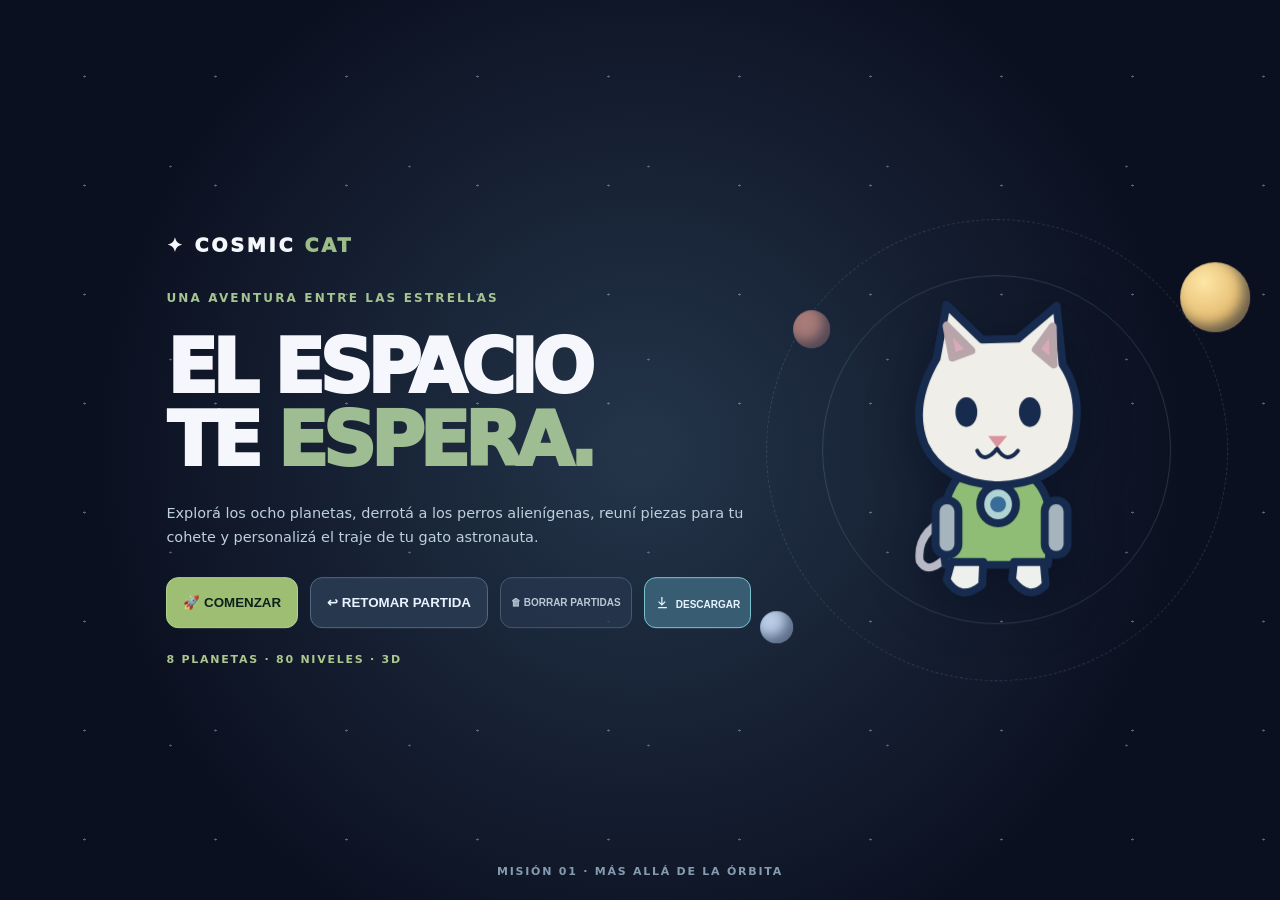
==== commit 3c2378ef: "Cache-buster v2 en scripts, CSS y video de intro" ====
--- a/index.html
+++ b/index.html
@@ -1,4 +1,4 @@
-<!doctype html><html lang="es"><head><meta charset="UTF-8"><meta name="viewport" content="width=device-width,initial-scale=1,user-scalable=no,viewport-fit=cover"><meta name="theme-color" content="#0d1830"><meta name="mobile-web-app-capable" content="yes"><meta name="apple-mobile-web-app-capable" content="yes"><meta name="apple-mobile-web-app-status-bar-style" content="black-translucent"><link rel="manifest" href="manifest.json"><title>COSMIC CAT — Aventura espacial 3D</title><link rel="stylesheet" href="styles.css"></head><body>
+<!doctype html><html lang="es"><head><meta charset="UTF-8"><meta name="viewport" content="width=device-width,initial-scale=1,user-scalable=no,viewport-fit=cover"><meta name="theme-color" content="#0d1830"><meta name="mobile-web-app-capable" content="yes"><meta name="apple-mobile-web-app-capable" content="yes"><meta name="apple-mobile-web-app-status-bar-style" content="black-translucent"><link rel="manifest" href="manifest.json"><title>COSMIC CAT — Aventura espacial 3D</title><link rel="stylesheet" href="styles.css?v=2"></head><body>
 <div id="error" hidden role="alert"></div>
 <section id="start" class="screen active landingScreen">
   <div class="landingStars" aria-hidden="true"></div>
@@ -6,9 +6,9 @@
   <div class="heroArt" aria-label="Gato astronauta con planetas orbitando"><div class="heroOrbit orbitOuter"></div><div class="heroOrbit orbitInner"></div><span class="heroPlanet pOne"></span><span class="heroPlanet pTwo"></span><span class="heroPlanet pThree"></span><svg viewBox="0 0 260 330" role="img" aria-label="Gato astronauta ilustrado"><g stroke="#172b4e" stroke-width="8" stroke-linejoin="round" stroke-linecap="round"><path d="M89 230 Q48 245 52 277 Q61 293 82 270" fill="none" stroke="#b8b9c7"/><path d="M92 191 L163 191 Q193 213 181 281 L78 281 Q67 221 92 191" fill="#8fbd76"/><path d="M84 278 L116 278 115 301 Q93 319 79 296Z" fill="#eef0ee"/><path d="M147 278 L177 278 179 301 Q163 319 145 296Z" fill="#eef0ee"/><rect x="68" y="216" width="23" height="55" rx="11" fill="#a5b4bd"/><rect x="178" y="216" width="23" height="55" rx="11" fill="#a5b4bd"/><path d="M69 73 L79 19 115 54 151 53 190 20 196 79 Q220 115 204 165 Q185 199 130 201 Q75 198 57 160 Q41 120 69 73Z" fill="#efeee8"/><path d="M79 40 L85 72 104 65Z M169 64 L186 41 187 79Z" stroke="#b7a5aa" fill="#d9abb8"/><ellipse cx="99" cy="127" rx="11" ry="15" fill="#172b4e" stroke="none"/><ellipse cx="163" cy="127" rx="11" ry="15" fill="#172b4e" stroke="none"/><path d="M121 151 L140 151 130 163Z" fill="#db939e" stroke="none"/><path d="M130 164 Q117 180 110 166 M130 164 Q140 180 151 166" fill="none" stroke-width="4"/><ellipse cx="131" cy="220" rx="18" ry="19" fill="#b0d4d4"/><circle cx="131" cy="220" r="8" fill="#386d9a" stroke="none"/></g></svg></div>
   <div class="landingBottom">MISIÓN 01 · MÁS ALLÁ DE LA ÓRBITA</div>
 </section>
-<section id="intro" class="screen"><video id="introVideo" src="assets/intro-usuario.mp4" playsinline preload="metadata"></video><button id="skipIntro" class="floating">SALTAR INTRO</button></section>
+<section id="intro" class="screen"><video id="introVideo" src="assets/intro-usuario.mp4?v=2" playsinline preload="metadata"></video><button id="skipIntro" class="floating">SALTAR INTRO</button></section>
 <section id="load" class="screen"><div class="loading"><div class="loadingTitle">VIAJANDO AL SISTEMA SOLAR...</div><video id="nyan" src="assets/nyan-cat-sin-fondo.webm" muted playsinline loop preload="auto"></video><div class="progress"><div id="progress"></div></div><span id="loadingText">Cargando juego...</span></div></section>
-<section id="lobby" class="screen dashboardScreen"><header class="dashboardHeader"><strong>✦ COSMIC <em>CAT</em></strong><div class="dashboardActions"><span id="lobbyStars">⭐ 0</span><button id="missionBtn">MISIÓN 🛰️</button><button id="upgradesBtn">MEJORAS 🔰</button><button id="appearanceBtn">APARIENCIA ♻</button><button id="savesBtn">GUARDAR / RETORNAR</button></div></header><div class="dashboardGrid"><main class="solarPanel"><div class="smallTag">CENTRO DE MANDO</div><h1>SISTEMA SOLAR</h1><p>Seleccioná un planeta para acercarte y ver sus 10 niveles.</p><div class="systemMap"><div class="mapOrbit orbitA"></div><div class="mapOrbit orbitB"></div><div class="mapOrbit orbitC"></div><div class="mapOrbit orbitD"></div><div class="mapOrbit orbitE"></div><div class="mapSun"></div><img class="mapMascot" src="assets/mascota-verde.jpg" alt="Mascota de fondo"><div id="planets" class="orbitPlanets"></div></div><div class="solarFooter"><div><b>CAPITÁN COSMO</b><p>Explorador espacial</p><small id="lobbyStatus"></small></div><button class="primary" id="exploreCurrent">🪐 EXPLORAR MERCURIO</button></div></main><aside class="dashboardSide"><article><h3>✦ TU CAMPAÑA</h3><div class="sideRow">Planeta desbloqueado <b id="campaignPlanet">Mercurio</b></div><div class="sideRow">Nivel disponible <b id="campaignLevel">1 / 10</b></div><div class="sideRow">Dificultad recomendada <b>Normal</b></div><div class="sideRow">Cohete <b id="campaignRocket">Sin ensamblar</b></div></article><article><h3>✦ ESTADÍSTICAS DEL GATO</h3><div class="statCards"><div>Vida inicial <strong id="statInitialLife">80</strong></div><div>Daño cola <strong id="statTail">7</strong></div><div>Inteligencia <strong id="statEnergy">20</strong></div><div>Resistencia <strong id="statStamina">10</strong></div></div></article><article><h3>✦ PIEZAS DEL COHETE</h3><div class="sideRow">Componentes reunidos <b id="partsProgress">0 de 8</b></div><div class="partsTrack"><i id="partsBar"></i></div><p>Buscá las piezas ocultas en los mapas para ensamblar el cohete en Neptuno.</p></article><article><h3>✦ CONTROLES</h3><p>WASD / flechas: moverse · Shift: correr · Mouse: apuntar hasta 250 px · Clic izquierdo: cola · Clic derecho: meteorito · Esc: pausa. En móvil, usá los controles táctiles.</p></article></aside></div></section>
-<section id="play" class="screen"><canvas id="gameCanvas"></canvas><canvas id="fxCanvas"></canvas><div id="hud"><div class="hudLeft"><b id="hudPlanet">MERCURIO · NIVEL 1</b><div class="hudBars"><div class="hudStat life"><div class="hudStatTop"><span>VIDA</span><strong id="hudLifeValue">80/80</strong></div><div class="hudBar"><i id="hudLifeBar"></i></div></div><div class="hudStat energy"><div class="hudStatTop"><span>INTELIGENCIA</span><strong id="hudEnergyValue">20/20</strong></div><div class="hudBar"><i id="hudEnergyBar"></i></div></div><div class="hudStat stamina"><div class="hudStatTop"><span>RESISTENCIA</span><strong id="hudRunValue">10/10</strong></div><div class="hudBar"><i id="hudRunBar"></i></div></div><div class="hudStat jet" id="hudJetWrap" hidden><div class="hudStatTop"><span>MOCHILA</span><strong id="hudJetValue">50/50</strong></div><div class="hudBar"><i id="hudJetBar"></i></div></div></div></div><div class="hudRight"><span id="hudEnemy">ALIENS 0/30</span><span id="hudTime">00:00</span><button id="pauseBtn">⏸ PAUSA</button></div></div><div id="mapLabel">MUNDO 3D · EXPLORACIÓN LIBRE · COLA (J) · METEORITO (ESPACIO)</div><div id="miniMapHint" aria-live="polite">MINIMAPA · PIEZA OCULTA</div><div id="levelObjective" role="status">BUSCÁ PIEZA + DERROTÁ ENEMIGOS</div><canvas id="miniMap" width="190" height="84" aria-label="Minimapa del nivel"></canvas><div id="touch"><div class="dpad"><button data-key="up">▲</button><div><button data-key="left">◀</button><button data-key="down">▼</button><button data-key="right">▶</button></div></div><div id="joystick" aria-label="Joystick virtual"><div id="joystickKnob"></div></div><div class="actions"><button data-key="run">CORRER</button><button data-key="tail">COLA</button><button data-key="shot">METEORITO</button><button data-key="jet" id="jetBtn">COHETE</button></div></div></section>
+<section id="lobby" class="screen dashboardScreen"><header class="dashboardHeader"><strong>✦ COSMIC <em>CAT</em></strong><div class="dashboardActions"><span id="lobbyStars">⭐ 0</span><button id="missionBtn">MISIÓN 🛰️</button><button id="upgradesBtn">MEJORAS 🔰</button><button id="appearanceBtn">APARIENCIA ♻</button><button id="savesBtn">GUARDAR / RETORNAR</button></div></header><div class="dashboardGrid"><main class="solarPanel"><div class="smallTag">CENTRO DE MANDO</div><h1>SISTEMA SOLAR</h1><p>Seleccioná un planeta para acercarte y ver sus 10 niveles.</p><div class="systemMap"><div class="mapOrbit orbitA"></div><div class="mapOrbit orbitB"></div><div class="mapOrbit orbitC"></div><div class="mapOrbit orbitD"></div><div class="mapOrbit orbitE"></div><div class="mapSun"></div><img class="mapMascot" src="assets/mascota-verde.jpg" alt="Mascota de fondo"><div id="planets" class="orbitPlanets"></div></div><div class="solarFooter"><div><b>CAPITÁN COSMO</b><p>Explorador espacial</p><small id="lobbyStatus"></small></div><button class="primary" id="exploreCurrent">🪐 EXPLORAR MERCURIO</button></div></main><aside class="dashboardSide"><article><h3>✦ TU CAMPAÑA</h3><div class="sideRow">Planeta desbloqueado <b id="campaignPlanet">Mercurio</b></div><div class="sideRow">Nivel disponible <b id="campaignLevel">1 / 10</b></div><div class="sideRow">Dificultad recomendada <b>Normal</b></div><div class="sideRow">Cohete <b id="campaignRocket">Sin ensamblar</b></div></article><article><h3>✦ ESTADÍSTICAS DEL GATO</h3><div class="statCards"><div>Vida inicial <strong id="statInitialLife">80</strong></div><div>Daño cola <strong id="statTail">7</strong></div><div>Inteligencia <strong id="statEnergy">20</strong></div><div>Resistencia <strong id="statStamina">10</strong></div><div>Traje <strong id="statSuit">20</strong></div></div></article><article><h3>✦ PIEZAS DEL COHETE</h3><div class="sideRow">Componentes reunidos <b id="partsProgress">0 de 8</b></div><div class="partsTrack"><i id="partsBar"></i></div><p>Buscá las piezas ocultas en los mapas para ensamblar el cohete en Neptuno.</p></article><article><h3>✦ CONTROLES</h3><p>WASD / flechas: moverse · Shift: correr · Mouse: apuntar hasta 250 px · Clic izquierdo: cola · Clic derecho: meteorito · Esc: pausa. En móvil, usá los controles táctiles.</p></article></aside></div></section>
+<section id="play" class="screen"><canvas id="gameCanvas"></canvas><canvas id="fxCanvas"></canvas><div id="hud"><div class="hudLeft"><b id="hudPlanet">MERCURIO · NIVEL 1</b><div class="hudBars"><div class="hudStat life"><div class="hudStatTop"><span>VIDA</span><strong id="hudLifeValue">80/80</strong></div><div class="hudBar"><i id="hudLifeBar"></i></div></div><div class="hudStat energy"><div class="hudStatTop"><span>INTELIGENCIA</span><strong id="hudEnergyValue">20/20</strong></div><div class="hudBar"><i id="hudEnergyBar"></i></div></div><div class="hudStat stamina"><div class="hudStatTop"><span>RESISTENCIA</span><strong id="hudRunValue">10/10</strong></div><div class="hudBar"><i id="hudRunBar"></i></div></div><div class="hudStat jet" id="hudJetWrap" hidden><div class="hudStatTop"><span>MOCHILA</span><strong id="hudJetValue">50/50</strong></div><div class="hudBar"><i id="hudJetBar"></i></div></div><div class="hudStat suit"><div class="hudStatTop"><span>TRAJE</span><strong id="hudSuitValue">20/20</strong></div><div class="hudBar"><i id="hudSuitBar"></i></div></div></div></div><div class="hudRight"><span id="hudEnemy">ALIENS 0/30</span><span id="hudTime">00:00</span><button id="pauseBtn">⏸ PAUSA</button></div></div><div id="mapLabel">MUNDO 3D · EXPLORACIÓN LIBRE · COLA (J) · METEORITO (ESPACIO)</div><div id="miniMapHint" aria-live="polite">MINIMAPA · PIEZA OCULTA</div><div id="levelObjective" role="status">BUSCÁ PIEZA + DERROTÁ ENEMIGOS</div><canvas id="miniMap" width="190" height="84" aria-label="Minimapa del nivel"></canvas><div id="touch"><div class="dpad"><button data-key="up">▲</button><div><button data-key="left">◀</button><button data-key="down">▼</button><button data-key="right">▶</button></div></div><div id="joystick" aria-label="Joystick virtual"><div id="joystickKnob"></div></div><div class="actions"><button data-key="run">CORRER</button><button data-key="tail">COLA</button><button data-key="shot">METEORITO</button><button data-key="jet" id="jetBtn">COHETE</button></div></div></section>
 <div id="modal" class="modal" hidden><div class="modalBody"><button id="closeModal" class="close">✕</button><h2 id="modalTitle"></h2><div id="modalContent"></div></div></div>
-<script src="engine-data.js"></script><script src="renderer3d.js"></script><script src="game.js"></script></body></html>
+<script src="engine-data.js?v=2"></script><script src="renderer3d.js?v=2"></script><script src="game.js?v=2"></script></body></html>
--- a/styles.css
+++ b/styles.css
@@ -1,4 +1,4 @@
-:root{color-scheme:dark;font-family:system-ui,-apple-system,Segoe UI,sans-serif;background:#0d1322;color:#e7edf5}*{box-sizing:border-box}body{margin:0;overflow:hidden;background:#0c1020}button{cursor:pointer;touch-action:none;border:1px solid #526981;background:#27374e;color:#e9f3ff;border-radius:12px;padding:11px 16px;font-weight:800}button:hover{background:#39516c}button:disabled{opacity:.4;cursor:default}.primary{background:#9ebe74;border-color:#b3d18e;color:#102119}h1{margin:8px 0}p{line-height:1.5;color:#b2c4d2}.screen{display:none;position:absolute;inset:0}.screen.active{display:block}#start{background:radial-gradient(circle,#24354a,#0b1020 70%)}.card{background:#152238d9;border:1px solid #586e84;border-radius:22px;padding:24px;max-width:500px;margin:auto}.center{position:absolute;top:50%;left:50%;transform:translate(-50%,-50%);width:min(92%,500px);display:flex;flex-direction:column;gap:12px;text-align:center}.mascot{height:155px;width:155px;object-fit:contain;border-radius:50%;margin:auto;opacity:.7}#intro{background:#060a12}#intro video{width:100%;height:100%;object-fit:contain}button.floating{position:absolute;right:24px;bottom:24px}#load{background:radial-gradient(circle,#1d2841,#0b1020 75%)}.loading{height:100%;display:flex;align-items:center;justify-content:center;flex-direction:column;gap:17px}.loadingTitle{font-size:clamp(17px,3vw,28px);letter-spacing:3px;color:#b5d69c;font-weight:900;text-align:center}.loading video{width:min(85vw,450px);height:min(40vh,260px);object-fit:contain;background:transparent}.progress{width:min(80vw,430px);height:12px;background:#27374b;border-radius:12px;overflow:hidden}.progress>div{height:100%;width:0;background:#8dbdc9;transition:width .15s}#loadingText{color:#c5d4e4}#lobby{overflow:auto;background:radial-gradient(ellipse at 50% 0,#1c2e49,#0b1020 75%);padding:20px 28px}.header{display:flex;justify-content:space-between;align-items:center;gap:15px;flex-wrap:wrap}.headerActions{display:flex;gap:8px;flex-wrap:wrap}.subtitle{margin:10px 0 24px}.planetGrid{display:grid;grid-template-columns:repeat(4,minmax(0,1fr));gap:14px}.planet{min-height:185px;border:1px solid #475c71;border-radius:17px;background:#1b2a3b;text-align:center;display:flex;flex-direction:column;align-items:center;gap:12px;padding:16px}.planet.locked{filter:grayscale(.85);opacity:.5}.sphere{width:78px;height:78px;border-radius:50%;box-shadow:inset -14px -10px 20px #0008,0 0 0 2px #ffffff18;background:var(--pc);position:relative}.sphere.saturn:after{content:"";position:absolute;left:-23px;right:-23px;height:18px;top:28px;border:6px solid #b9a98a;border-radius:50%;transform:rotate(-22deg)}.lobbyFooter{display:flex;align-items:center;justify-content:space-between;gap:15px;margin-top:20px;color:#adc4cf}.lobbyFooter img{width:62px;height:62px;object-fit:cover;border-radius:50%;opacity:.18}#play{background:#1e2534}#gameCanvas{display:block;width:100%;height:100%;touch-action:none}#hud{position:absolute;top:0;left:0;right:0;display:flex;justify-content:space-between;gap:10px;padding:10px 14px;background:#0b1724d9;border-bottom:1px solid #7082917a;font-size:12px;pointer-events:none}#hud>div{display:flex;gap:14px;align-items:flex-start;flex-wrap:wrap}.hudLeft{min-width:min(68vw,560px)}.hudBars{display:flex;gap:10px;flex-wrap:wrap}.hudStat{min-width:130px;max-width:175px;background:#203245cc;border:1px solid #54697f;border-radius:10px;padding:6px 8px;color:#edf3f7}.hudStatTop{display:flex;justify-content:space-between;align-items:center;gap:8px;font-size:11px;margin-bottom:4px}.hudStatTop span{font-weight:800;letter-spacing:.3px;color:#d9e3eb}.hudStatTop strong{font-size:11px}.hudBar{height:9px;background:#0f1722;border:1px solid #5e6f81;border-radius:999px;overflow:hidden}.hudBar i{display:block;height:100%;width:0;border-radius:999px;transition:width .18s ease}.hudStat.life .hudBar i{background:linear-gradient(90deg,#cf2f3d,#ff6b6b)}.hudStat.energy .hudBar i{background:linear-gradient(90deg,#2366c7,#67a8ff)}.hudStat.stamina .hudBar i{background:linear-gradient(90deg,#7f8692,#c7ccd3)}.hudStat.jet .hudBar i{background:linear-gradient(90deg,#54d6d8,#b6fff9)}.hudRight{justify-content:flex-end;align-items:center}#pauseBtn{pointer-events:auto}#hud span{background:#2c3d52cc;border-radius:8px;padding:7px;color:#edf3f7}#mapLabel{position:absolute;left:16px;top:76px;font-size:11px;background:#172b40b0;padding:6px 11px;border-radius:6px;color:#b9d4dc}#miniMap{position:absolute;right:16px;bottom:15px;border:1px solid #9ba9b7;border-radius:8px;background:#101a27bb}#touch{position:absolute;left:10px;right:10px;bottom:10px;display:flex;justify-content:space-between;align-items:end;pointer-events:none}.dpad,.actions{pointer-events:auto}.dpad{text-align:center}.dpad>div{display:flex}.dpad button,.actions button{font-size:12px;padding:13px;min-width:52px;min-height:49px;background:#202f47cf;user-select:none}.dpad>button{margin-bottom:5px}.actions{display:flex;gap:6px;max-width:58vw;flex-wrap:wrap;justify-content:flex-end}.actions button{border-color:#7c95a9}.modal{position:absolute;inset:0;background:#070b14d9;display:flex;align-items:center;justify-content:center;padding:12px;z-index:20}.modal[hidden]{display:none}.modalBody{position:relative;width:min(92vw,620px);max-height:90vh;overflow-y:auto;background:#18263a;border:1px solid #7b91a7;border-radius:20px;padding:24px}.close{position:absolute;right:14px;top:14px}.modal h2{padding-right:45px}.buttonGrid{display:grid;grid-template-columns:repeat(2,minmax(0,1fr));gap:10px;margin-top:12px}.buttonGrid button{min-height:65px}.statRow{display:flex;align-items:center;justify-content:space-between;gap:10px;border-bottom:1px solid #ffffff18;padding:9px 0}.statRow button{padding:8px 16px}.colorRow{display:flex;flex-wrap:wrap;gap:10px}.colorDot{height:35px;width:35px;border-radius:50%;border:2px solid #ddd}.info{color:#b9c9d9;font-size:13px}.error{color:#ffc7c7}#error:not([hidden]){position:fixed;inset:15px 15px auto;z-index:100;background:#562a2a;border:2px solid #e6a2a2;padding:20px;color:#fff;border-radius:12px;white-space:pre-wrap}@media(max-width:700px){.planetGrid{grid-template-columns:repeat(2,minmax(0,1fr))}.planet{min-height:135px}.sphere{width:56px;height:56px}.header h1{font-size:21px}#hud{font-size:10px;padding:5px;gap:3px}#hud>div{gap:4px}.hudLeft{min-width:auto;flex:1}.hudBars{display:grid;grid-template-columns:1fr;gap:4px;width:min(55vw,220px)}.hudStat{min-width:0;max-width:none;padding:4px 6px}.hudStatTop{font-size:9px;margin-bottom:3px}.hudStatTop strong{font-size:9px}#hud span{padding:3px}#mapLabel{top:94px}.dpad button,.actions button{min-width:44px;padding:10px;font-size:10px}.actions{max-width:52vw}#miniMap{width:112px;height:54px;bottom:72px}}@media(max-height:450px){#mapLabel{display:none}#hud{font-size:9px}.hudBars{grid-template-columns:repeat(2,minmax(90px,1fr));width:min(58vw,260px)}.dpad button,.actions button{min-height:38px;padding:7px}#miniMap{bottom:58px}}
+:root{color-scheme:dark;font-family:system-ui,-apple-system,Segoe UI,sans-serif;background:#0d1322;color:#e7edf5}*{box-sizing:border-box}body{margin:0;overflow:hidden;background:#0c1020}button{cursor:pointer;touch-action:none;border:1px solid #526981;background:#27374e;color:#e9f3ff;border-radius:12px;padding:11px 16px;font-weight:800}button:hover{background:#39516c}button:disabled{opacity:.4;cursor:default}.primary{background:#9ebe74;border-color:#b3d18e;color:#102119}h1{margin:8px 0}p{line-height:1.5;color:#b2c4d2}.screen{display:none;position:absolute;inset:0}.screen.active{display:block}#start{background:radial-gradient(circle,#24354a,#0b1020 70%)}.card{background:#152238d9;border:1px solid #586e84;border-radius:22px;padding:24px;max-width:500px;margin:auto}.center{position:absolute;top:50%;left:50%;transform:translate(-50%,-50%);width:min(92%,500px);display:flex;flex-direction:column;gap:12px;text-align:center}.mascot{height:155px;width:155px;object-fit:contain;border-radius:50%;margin:auto;opacity:.7}#intro{background:#060a12}#intro video{width:100%;height:100%;object-fit:contain}button.floating{position:absolute;right:24px;bottom:24px}#load{background:radial-gradient(circle,#1d2841,#0b1020 75%)}.loading{height:100%;display:flex;align-items:center;justify-content:center;flex-direction:column;gap:17px}.loadingTitle{font-size:clamp(17px,3vw,28px);letter-spacing:3px;color:#b5d69c;font-weight:900;text-align:center}.loading video{width:min(85vw,450px);height:min(40vh,260px);object-fit:contain;background:transparent}.progress{width:min(80vw,430px);height:12px;background:#27374b;border-radius:12px;overflow:hidden}.progress>div{height:100%;width:0;background:#8dbdc9;transition:width .15s}#loadingText{color:#c5d4e4}#lobby{overflow:auto;background:radial-gradient(ellipse at 50% 0,#1c2e49,#0b1020 75%);padding:20px 28px}.header{display:flex;justify-content:space-between;align-items:center;gap:15px;flex-wrap:wrap}.headerActions{display:flex;gap:8px;flex-wrap:wrap}.subtitle{margin:10px 0 24px}.planetGrid{display:grid;grid-template-columns:repeat(4,minmax(0,1fr));gap:14px}.planet{min-height:185px;border:1px solid #475c71;border-radius:17px;background:#1b2a3b;text-align:center;display:flex;flex-direction:column;align-items:center;gap:12px;padding:16px}.planet.locked{filter:grayscale(.85);opacity:.5}.sphere{width:78px;height:78px;border-radius:50%;box-shadow:inset -14px -10px 20px #0008,0 0 0 2px #ffffff18;background:var(--pc);position:relative}.sphere.saturn:after{content:"";position:absolute;left:-23px;right:-23px;height:18px;top:28px;border:6px solid #b9a98a;border-radius:50%;transform:rotate(-22deg)}.lobbyFooter{display:flex;align-items:center;justify-content:space-between;gap:15px;margin-top:20px;color:#adc4cf}.lobbyFooter img{width:62px;height:62px;object-fit:cover;border-radius:50%;opacity:.18}#play{background:#1e2534}#gameCanvas{display:block;width:100%;height:100%;touch-action:none}#hud{position:absolute;top:0;left:0;right:0;display:flex;justify-content:space-between;gap:10px;padding:10px 14px;background:#0b1724d9;border-bottom:1px solid #7082917a;font-size:12px;pointer-events:none}#hud>div{display:flex;gap:14px;align-items:flex-start;flex-wrap:wrap}.hudLeft{min-width:min(68vw,560px)}.hudBars{display:flex;gap:10px;flex-wrap:wrap}.hudStat{min-width:130px;max-width:175px;background:#203245cc;border:1px solid #54697f;border-radius:10px;padding:6px 8px;color:#edf3f7}.hudStatTop{display:flex;justify-content:space-between;align-items:center;gap:8px;font-size:11px;margin-bottom:4px}.hudStatTop span{font-weight:800;letter-spacing:.3px;color:#d9e3eb}.hudStatTop strong{font-size:11px}.hudBar{height:9px;background:#0f1722;border:1px solid #5e6f81;border-radius:999px;overflow:hidden}.hudBar i{display:block;height:100%;width:0;border-radius:999px;transition:width .18s ease}.hudStat.life .hudBar i{background:linear-gradient(90deg,#cf2f3d,#ff6b6b)}.hudStat.energy .hudBar i{background:linear-gradient(90deg,#2366c7,#67a8ff)}.hudStat.stamina .hudBar i{background:linear-gradient(90deg,#7f8692,#c7ccd3)}.hudStat.jet .hudBar i{background:linear-gradient(90deg,#54d6d8,#b6fff9)}.hudStat.suit .hudBar i{background:linear-gradient(90deg,#7fae3e,#b9e05a)}.hudRight{justify-content:flex-end;align-items:center}#pauseBtn{pointer-events:auto}#hud span{background:#2c3d52cc;border-radius:8px;padding:7px;color:#edf3f7}#mapLabel{position:absolute;left:16px;top:76px;font-size:11px;background:#172b40b0;padding:6px 11px;border-radius:6px;color:#b9d4dc}#miniMap{position:absolute;right:16px;bottom:15px;border:1px solid #9ba9b7;border-radius:8px;background:#101a27bb}#touch{position:absolute;left:10px;right:10px;bottom:10px;display:flex;justify-content:space-between;align-items:end;pointer-events:none}.dpad,.actions{pointer-events:auto}.dpad{text-align:center}.dpad>div{display:flex}.dpad button,.actions button{font-size:12px;padding:13px;min-width:52px;min-height:49px;background:#202f47cf;user-select:none}.dpad>button{margin-bottom:5px}.actions{display:flex;gap:6px;max-width:58vw;flex-wrap:wrap;justify-content:flex-end}.actions button{border-color:#7c95a9}.modal{position:absolute;inset:0;background:#070b14d9;display:flex;align-items:center;justify-content:center;padding:12px;z-index:20}.modal[hidden]{display:none}.modalBody{position:relative;width:min(92vw,620px);max-height:90vh;overflow-y:auto;background:#18263a;border:1px solid #7b91a7;border-radius:20px;padding:24px}.close{position:absolute;right:14px;top:14px}.modal h2{padding-right:45px}.buttonGrid{display:grid;grid-template-columns:repeat(2,minmax(0,1fr));gap:10px;margin-top:12px}.buttonGrid button{min-height:65px}.statRow{display:flex;align-items:center;justify-content:space-between;gap:10px;border-bottom:1px solid #ffffff18;padding:9px 0}.statRow button{padding:8px 16px}.colorRow{display:flex;flex-wrap:wrap;gap:10px}.colorDot{height:35px;width:35px;border-radius:50%;border:2px solid #ddd}.info{color:#b9c9d9;font-size:13px}.error{color:#ffc7c7}#error:not([hidden]){position:fixed;inset:15px 15px auto;z-index:100;background:#562a2a;border:2px solid #e6a2a2;padding:20px;color:#fff;border-radius:12px;white-space:pre-wrap}@media(max-width:700px){.planetGrid{grid-template-columns:repeat(2,minmax(0,1fr))}.planet{min-height:135px}.sphere{width:56px;height:56px}.header h1{font-size:21px}#hud{font-size:10px;padding:5px;gap:3px}#hud>div{gap:4px}.hudLeft{min-width:auto;flex:1}.hudBars{display:grid;grid-template-columns:1fr;gap:4px;width:min(55vw,220px)}.hudStat{min-width:0;max-width:none;padding:4px 6px}.hudStatTop{font-size:9px;margin-bottom:3px}.hudStatTop strong{font-size:9px}#hud span{padding:3px}#mapLabel{top:94px}.dpad button,.actions button{min-width:44px;padding:10px;font-size:10px}.actions{max-width:52vw}#miniMap{width:112px;height:54px;bottom:72px}}@media(max-height:450px){#mapLabel{display:none}#hud{font-size:9px}.hudBars{grid-template-columns:repeat(2,minmax(90px,1fr));width:min(58vw,260px)}.dpad button,.actions button{min-height:38px;padding:7px}#miniMap{bottom:58px}}
 
 /* Motor gráfico 3D y sistema solar animado: tonos mate y suaves. */
 #fxCanvas{position:absolute;inset:0;width:100%;height:100%;pointer-events:none}
@@ -313,3 +313,39 @@
 .missionSteps span{padding:3px 8px;border-radius:99px;border:1px solid #3c5170}
 .missionSteps span.done{border-color:#9cbd87;color:#cbe6c0}
 @media(max-height:600px){.missionGrid button{min-height:44px;font-size:11px}}
+
+/* ===== HUD estilo DOOM: The Dark Ages (paneles con esquinas cortadas, cian y dorado) ===== */
+#hud{--doom-line:#59e8ff;--doom-glow:rgba(89,232,255,.16)}
+#play #hud{background:linear-gradient(180deg,rgba(5,13,18,.78),rgba(5,13,18,.42));border-bottom:1px solid rgba(89,232,255,.33);box-shadow:0 1px 0 rgba(111,242,255,.2),0 6px 24px rgba(2,20,26,.8)}
+#play #hud .hudLeft{padding:10px 14px 12px;background:linear-gradient(90deg,rgba(8,22,30,.82),rgba(8,22,30,.2));clip-path:polygon(14px 0,100% 0,100% calc(100% - 14px),calc(100% - 14px) 100%,0 100%,0 14px);border:1px solid rgba(89,232,255,.25);box-shadow:inset 0 0 24px var(--doom-glow),0 0 14px rgba(89,232,255,.1)}
+#play #hud .hudStat{background:linear-gradient(180deg,rgba(10,26,34,.6),rgba(10,26,34,.25));border:1px solid rgba(89,232,255,.18);border-radius:0;clip-path:polygon(8px 0,100% 0,100% calc(100% - 8px),calc(100% - 8px) 100%,0 100%,0 8px);box-shadow:inset 0 0 14px var(--doom-glow)}
+#play #hud .hudStatTop span{color:#cfeeff;letter-spacing:.22em}
+#play #hud .hudStatTop span::before{content:'';display:inline-block;width:6px;height:6px;background:var(--doom-line);transform:rotate(45deg);margin-right:6px;box-shadow:0 0 6px var(--doom-line)}
+#play #hud .hudStatTop strong{color:#ffd76b;font-variant-numeric:tabular-nums}
+#play #hud .hudBar{position:relative;border-color:#2b7f8f;background:#08131b}
+#play #hud .hudBar i{filter:saturate(1.15) drop-shadow(0 0 6px rgba(120,240,255,.3))}
+#play #hud .hudBar::after{content:'';position:absolute;inset:0;background:repeating-linear-gradient(90deg,transparent 0 10px,rgba(4,18,26,.75) 10px 11px);pointer-events:none}
+#play #hud .hudRight span{background:linear-gradient(180deg,rgba(10,26,34,.6),rgba(10,26,34,.28));border:1px solid rgba(89,232,255,.24);clip-path:polygon(7px 0,100% 0,100% calc(100% - 7px),calc(100% - 7px) 100%,0 100%,0 7px);color:#d9fbff;letter-spacing:.08em}
+#play #pauseBtn{background:linear-gradient(180deg,rgba(10,32,40,.85),rgba(10,32,40,.5));border-color:rgba(89,232,255,.35);color:#d9fbff;clip-path:polygon(8px 0,100% 0,100% calc(100% - 8px),calc(100% - 8px) 100%,0 100%,0 8px);box-shadow:0 0 12px rgba(89,232,255,.14)}
+#play #miniMap{border:1px solid rgba(89,232,255,.35);border-radius:0;box-shadow:0 0 16px rgba(89,232,255,.12),inset 0 0 18px rgba(89,232,255,.07);outline:1px solid rgba(89,232,255,.15);outline-offset:3px}
+#play #miniMapHint{background:linear-gradient(180deg,rgba(8,20,27,.85),rgba(8,20,27,.5));border:1px solid rgba(89,232,255,.3);clip-path:polygon(8px 0,100% 0,100% calc(100% - 8px),calc(100% - 8px) 100%,0 100%,0 8px);color:#cfeeff;letter-spacing:.08em}
+#play #miniMapHint.revealed{border-color:rgba(255,215,107,.5);color:#ffe9b3}
+#play #levelObjective{background:linear-gradient(180deg,rgba(8,20,27,.85),rgba(8,20,27,.5));border:1px solid rgba(89,232,255,.35);clip-path:polygon(10px 0,100% 0,100% calc(100% - 10px),calc(100% - 10px) 100%,0 100%,0 10px);box-shadow:inset 0 0 20px var(--doom-glow);color:#d9fbff}
+#play #levelObjective::before{content:'◆ OBJETIVO';display:block;color:#ffd76b;letter-spacing:.28em;font-size:10px;font-weight:900;margin-bottom:4px;text-shadow:0 0 8px rgba(255,215,107,.4)}
+#play #mapLabel{color:#cfeeff;background:linear-gradient(90deg,rgba(8,22,30,.85),rgba(8,22,30,.3));border:1px solid rgba(89,232,255,.25);clip-path:polygon(8px 0,100% 0,100% calc(100% - 8px),calc(100% - 8px) 100%,0 100%,0 8px);letter-spacing:.14em}
+
+/* Versión compacta del HUD DOOM para pantallas cortas (teléfono) */
+@media(max-height:600px){
+ #play #hud .hudLeft{padding:4px 8px 5px;clip-path:none;border:none;background:none;box-shadow:none}
+ #play #hud .hudStat{padding:3px 6px;clip-path:none;border:1px solid rgba(89,232,255,.14);box-shadow:none}
+ #play #hud .hudStatTop span{font-size:9px;letter-spacing:.1em}
+ #play #hud .hudStatTop span::before{width:4px;height:4px;margin-right:4px}
+ #play #hud .hudStatTop strong{font-size:9px}
+ #play #hud .hudStat{flex:0 1 110px}
+ #play #hud .hudRight span{padding:3px 5px;clip-path:none}
+ #play #pauseBtn{clip-path:none;min-height:30px;padding:4px 8px;font-size:9px}
+ #play #miniMap{width:126px!important;height:58px!important;right:8px!important;outline-width:1px;outline-offset:2px}
+ #play #miniMapHint{font-size:8px;width:126px;right:8px;padding:3px}
+ #play #levelObjective{max-width:170px;font-size:9px;padding:3px 6px}
+ #play #levelObjective::before{font-size:8px;margin-bottom:2px}
+}
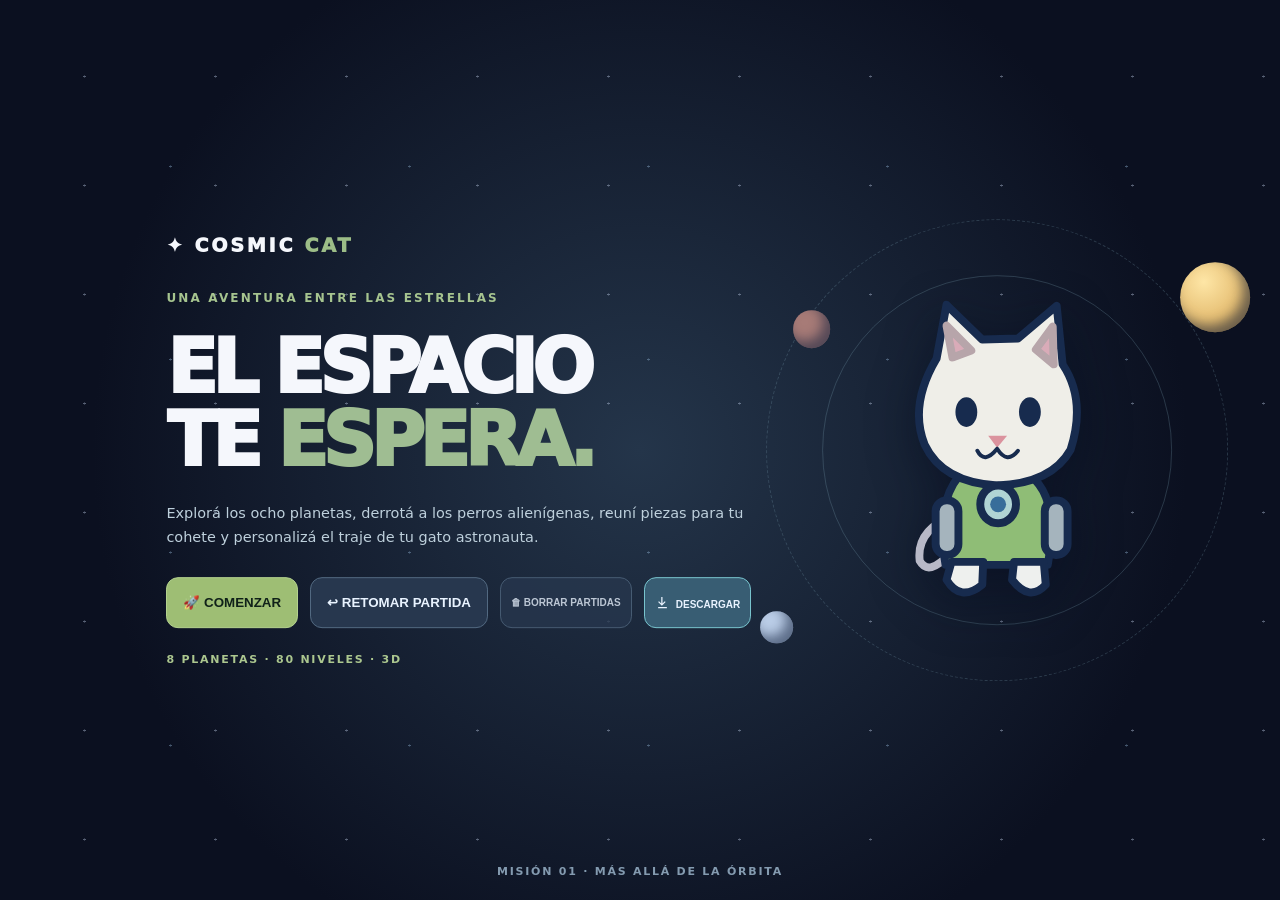
==== commit 91f15fde: "Restaurar game.js estable; 40/60/90 enemigos; mapa 8000x2600; cola 80px; escala por minuto" ====
--- a/index.html
+++ b/index.html
@@ -2,13 +2,13 @@
 <div id="error" hidden role="alert"></div>
 <section id="start" class="screen active landingScreen">
   <div class="landingStars" aria-hidden="true"></div>
-  <div class="landingCopy"><div class="eyebrow">✦ COSMIC <em>CAT</em></div><p class="kicker">UNA AVENTURA ENTRE LAS ESTRELLAS</p><h1>EL ESPACIO<br>TE <span>ESPERA.</span></h1><p class="introCopy">Explorá los ocho planetas, derrotá a los perros alienígenas, reuní piezas para tu cohete y personalizá el traje de tu gato astronauta.</p><div class="landingBtns"><button id="begin" class="primary">🚀 COMENZAR</button><button id="resumeSaved">↩ RETOMAR PARTIDA</button><button id="clearSaves">🗑 BORRAR PARTIDAS</button><button id="downloadGame"><svg aria-hidden="true" viewBox="0 0 24 24" width="15" height="15" fill="currentColor" style="vertical-align:-2px;margin-right:6px"><path d="M12 3v10.2l3.6-3.6 1.4 1.4-6 6-6-6 1.4-1.4L10 13.2V3h2ZM5 19h14v2H5v-2Z"/></svg><span>DESCARGAR</span></button></div><div class="landingFooter">8 PLANETAS · 80 NIVELES · 3D</div></div>
+  <div class="landingCopy"><div class="eyebrow">✦ COSMIC <em>CAT</em></div><p class="kicker" id="kicker">UNA AVENTURA ENTRE LAS ESTRELLAS</p><h1 id="heroTitle">EL ESPACIO<br>TE <span>ESPERA.</span></h1><p class="introCopy" id="introCopy">Explorá los ocho planetas, derrotá a los perros alienígenas, reuní piezas para tu cohete y personalizá el traje de tu gato astronauta.</p><div class="landingBtns"><button id="begin" class="primary">🚀 COMENZAR</button><button id="resumeSaved">↩ RETOMAR PARTIDA</button><button id="clearSaves">🗑 BORRAR PARTIDAS</button><button id="downloadGame"><svg aria-hidden="true" viewBox="0 0 24 24" width="15" height="15" fill="currentColor" style="vertical-align:-2px;margin-right:6px"><path d="M12 3v10.2l3.6-3.6 1.4 1.4-6 6-6-6 1.4-1.4L10 13.2V3h2ZM5 19h14v2H5v-2Z"/></svg><span>DESCARGAR</span></button></div><div class="landingFooter" id="landingFooter">8 PLANETAS · 80 NIVELES · 3D</div></div>
   <div class="heroArt" aria-label="Gato astronauta con planetas orbitando"><div class="heroOrbit orbitOuter"></div><div class="heroOrbit orbitInner"></div><span class="heroPlanet pOne"></span><span class="heroPlanet pTwo"></span><span class="heroPlanet pThree"></span><svg viewBox="0 0 260 330" role="img" aria-label="Gato astronauta ilustrado"><g stroke="#172b4e" stroke-width="8" stroke-linejoin="round" stroke-linecap="round"><path d="M89 230 Q48 245 52 277 Q61 293 82 270" fill="none" stroke="#b8b9c7"/><path d="M92 191 L163 191 Q193 213 181 281 L78 281 Q67 221 92 191" fill="#8fbd76"/><path d="M84 278 L116 278 115 301 Q93 319 79 296Z" fill="#eef0ee"/><path d="M147 278 L177 278 179 301 Q163 319 145 296Z" fill="#eef0ee"/><rect x="68" y="216" width="23" height="55" rx="11" fill="#a5b4bd"/><rect x="178" y="216" width="23" height="55" rx="11" fill="#a5b4bd"/><path d="M69 73 L79 19 115 54 151 53 190 20 196 79 Q220 115 204 165 Q185 199 130 201 Q75 198 57 160 Q41 120 69 73Z" fill="#efeee8"/><path d="M79 40 L85 72 104 65Z M169 64 L186 41 187 79Z" stroke="#b7a5aa" fill="#d9abb8"/><ellipse cx="99" cy="127" rx="11" ry="15" fill="#172b4e" stroke="none"/><ellipse cx="163" cy="127" rx="11" ry="15" fill="#172b4e" stroke="none"/><path d="M121 151 L140 151 130 163Z" fill="#db939e" stroke="none"/><path d="M130 164 Q117 180 110 166 M130 164 Q140 180 151 166" fill="none" stroke-width="4"/><ellipse cx="131" cy="220" rx="18" ry="19" fill="#b0d4d4"/><circle cx="131" cy="220" r="8" fill="#386d9a" stroke="none"/></g></svg></div>
-  <div class="landingBottom">MISIÓN 01 · MÁS ALLÁ DE LA ÓRBITA</div>
+  <div class="landingBottom" id="landingBottom">MISIÓN 01 · MÁS ALLÁ DE LA ÓRBITA</div>
 </section>
 <section id="intro" class="screen"><video id="introVideo" src="assets/intro-usuario.mp4?v=2" playsinline preload="metadata"></video><button id="skipIntro" class="floating">SALTAR INTRO</button></section>
 <section id="load" class="screen"><div class="loading"><div class="loadingTitle">VIAJANDO AL SISTEMA SOLAR...</div><video id="nyan" src="assets/nyan-cat-sin-fondo.webm" muted playsinline loop preload="auto"></video><div class="progress"><div id="progress"></div></div><span id="loadingText">Cargando juego...</span></div></section>
-<section id="lobby" class="screen dashboardScreen"><header class="dashboardHeader"><strong>✦ COSMIC <em>CAT</em></strong><div class="dashboardActions"><span id="lobbyStars">⭐ 0</span><button id="missionBtn">MISIÓN 🛰️</button><button id="upgradesBtn">MEJORAS 🔰</button><button id="appearanceBtn">APARIENCIA ♻</button><button id="savesBtn">GUARDAR / RETORNAR</button></div></header><div class="dashboardGrid"><main class="solarPanel"><div class="smallTag">CENTRO DE MANDO</div><h1>SISTEMA SOLAR</h1><p>Seleccioná un planeta para acercarte y ver sus 10 niveles.</p><div class="systemMap"><div class="mapOrbit orbitA"></div><div class="mapOrbit orbitB"></div><div class="mapOrbit orbitC"></div><div class="mapOrbit orbitD"></div><div class="mapOrbit orbitE"></div><div class="mapSun"></div><img class="mapMascot" src="assets/mascota-verde.jpg" alt="Mascota de fondo"><div id="planets" class="orbitPlanets"></div></div><div class="solarFooter"><div><b>CAPITÁN COSMO</b><p>Explorador espacial</p><small id="lobbyStatus"></small></div><button class="primary" id="exploreCurrent">🪐 EXPLORAR MERCURIO</button></div></main><aside class="dashboardSide"><article><h3>✦ TU CAMPAÑA</h3><div class="sideRow">Planeta desbloqueado <b id="campaignPlanet">Mercurio</b></div><div class="sideRow">Nivel disponible <b id="campaignLevel">1 / 10</b></div><div class="sideRow">Dificultad recomendada <b>Normal</b></div><div class="sideRow">Cohete <b id="campaignRocket">Sin ensamblar</b></div></article><article><h3>✦ ESTADÍSTICAS DEL GATO</h3><div class="statCards"><div>Vida inicial <strong id="statInitialLife">80</strong></div><div>Daño cola <strong id="statTail">7</strong></div><div>Inteligencia <strong id="statEnergy">20</strong></div><div>Resistencia <strong id="statStamina">10</strong></div><div>Traje <strong id="statSuit">20</strong></div></div></article><article><h3>✦ PIEZAS DEL COHETE</h3><div class="sideRow">Componentes reunidos <b id="partsProgress">0 de 8</b></div><div class="partsTrack"><i id="partsBar"></i></div><p>Buscá las piezas ocultas en los mapas para ensamblar el cohete en Neptuno.</p></article><article><h3>✦ CONTROLES</h3><p>WASD / flechas: moverse · Shift: correr · Mouse: apuntar hasta 250 px · Clic izquierdo: cola · Clic derecho: meteorito · Esc: pausa. En móvil, usá los controles táctiles.</p></article></aside></div></section>
+<section id="lobby" class="screen dashboardScreen"><header class="dashboardHeader"><strong>✦ COSMIC <em>CAT</em></strong><div class="dashboardActions"><span id="lobbyStars">⭐ 0</span><button id="missionBtn">MISIÓN 🛰️</button><button id="upgradesBtn">MEJORAS 🔰</button><button id="appearanceBtn">APARIENCIA ♻</button><button id="savesBtn">GUARDAR / RETORNAR</button></div></header><div class="dashboardGrid"><main class="solarPanel"><div class="smallTag" id="smallTag">CENTRO DE MANDO</div><h1 id="solarTitle">SISTEMA SOLAR</h1><p id="solarSub">Seleccioná un planeta para acercarte y ver sus 10 niveles.</p><div class="systemMap"><div class="mapOrbit orbitA"></div><div class="mapOrbit orbitB"></div><div class="mapOrbit orbitC"></div><div class="mapOrbit orbitD"></div><div class="mapOrbit orbitE"></div><div class="mapSun"></div><img class="mapMascot" src="assets/mascota-verde.jpg" alt="Mascota de fondo"><div id="planets" class="orbitPlanets"></div></div><div class="solarFooter"><div><b>CAPITÁN COSMO</b><p>Explorador espacial</p><small id="lobbyStatus"></small></div><button class="primary" id="exploreCurrent">🪐 EXPLORAR MERCURIO</button></div></main><aside class="dashboardSide"><article><h3>✦ TU CAMPAÑA</h3><div class="sideRow">Planeta desbloqueado <b id="campaignPlanet">Mercurio</b></div><div class="sideRow">Nivel disponible <b id="campaignLevel">1 / 10</b></div><div class="sideRow">Dificultad recomendada <b>Normal</b></div><div class="sideRow">Cohete <b id="campaignRocket">Sin ensamblar</b></div></article><article><h3>✦ ESTADÍSTICAS DEL GATO</h3><div class="statCards"><div>Vida inicial <strong id="statInitialLife">80</strong></div><div>Daño cola <strong id="statTail">7</strong></div><div>Inteligencia <strong id="statEnergy">20</strong></div><div>Resistencia <strong id="statStamina">10</strong></div><div>Traje <strong id="statSuit">20</strong></div></div></article><article><h3>✦ PIEZAS DEL COHETE</h3><div class="sideRow">Componentes reunidos <b id="partsProgress">0 de 8</b></div><div class="partsTrack"><i id="partsBar"></i></div><p>Buscá las piezas ocultas en los mapas para ensamblar el cohete en Neptuno.</p></article><article><h3>✦ CONTROLES</h3><p id="controlsText">WASD / flechas: moverse · Shift: correr · Mouse: apuntar hasta 250 px · Clic izquierdo: cola · Clic derecho: meteorito · Esc: pausa. En móvil, usá los controles táctiles.</p></article></aside></div></section>
 <section id="play" class="screen"><canvas id="gameCanvas"></canvas><canvas id="fxCanvas"></canvas><div id="hud"><div class="hudLeft"><b id="hudPlanet">MERCURIO · NIVEL 1</b><div class="hudBars"><div class="hudStat life"><div class="hudStatTop"><span>VIDA</span><strong id="hudLifeValue">80/80</strong></div><div class="hudBar"><i id="hudLifeBar"></i></div></div><div class="hudStat energy"><div class="hudStatTop"><span>INTELIGENCIA</span><strong id="hudEnergyValue">20/20</strong></div><div class="hudBar"><i id="hudEnergyBar"></i></div></div><div class="hudStat stamina"><div class="hudStatTop"><span>RESISTENCIA</span><strong id="hudRunValue">10/10</strong></div><div class="hudBar"><i id="hudRunBar"></i></div></div><div class="hudStat jet" id="hudJetWrap" hidden><div class="hudStatTop"><span>MOCHILA</span><strong id="hudJetValue">50/50</strong></div><div class="hudBar"><i id="hudJetBar"></i></div></div><div class="hudStat suit"><div class="hudStatTop"><span>TRAJE</span><strong id="hudSuitValue">20/20</strong></div><div class="hudBar"><i id="hudSuitBar"></i></div></div></div></div><div class="hudRight"><span id="hudEnemy">ALIENS 0/30</span><span id="hudTime">00:00</span><button id="pauseBtn">⏸ PAUSA</button></div></div><div id="mapLabel">MUNDO 3D · EXPLORACIÓN LIBRE · COLA (J) · METEORITO (ESPACIO)</div><div id="miniMapHint" aria-live="polite">MINIMAPA · PIEZA OCULTA</div><div id="levelObjective" role="status">BUSCÁ PIEZA + DERROTÁ ENEMIGOS</div><canvas id="miniMap" width="190" height="84" aria-label="Minimapa del nivel"></canvas><div id="touch"><div class="dpad"><button data-key="up">▲</button><div><button data-key="left">◀</button><button data-key="down">▼</button><button data-key="right">▶</button></div></div><div id="joystick" aria-label="Joystick virtual"><div id="joystickKnob"></div></div><div class="actions"><button data-key="run">CORRER</button><button data-key="tail">COLA</button><button data-key="shot">METEORITO</button><button data-key="jet" id="jetBtn">COHETE</button></div></div></section>
 <div id="modal" class="modal" hidden><div class="modalBody"><button id="closeModal" class="close">✕</button><h2 id="modalTitle"></h2><div id="modalContent"></div></div></div>
 <script src="engine-data.js?v=2"></script><script src="renderer3d.js?v=2"></script><script src="game.js?v=2"></script></body></html>
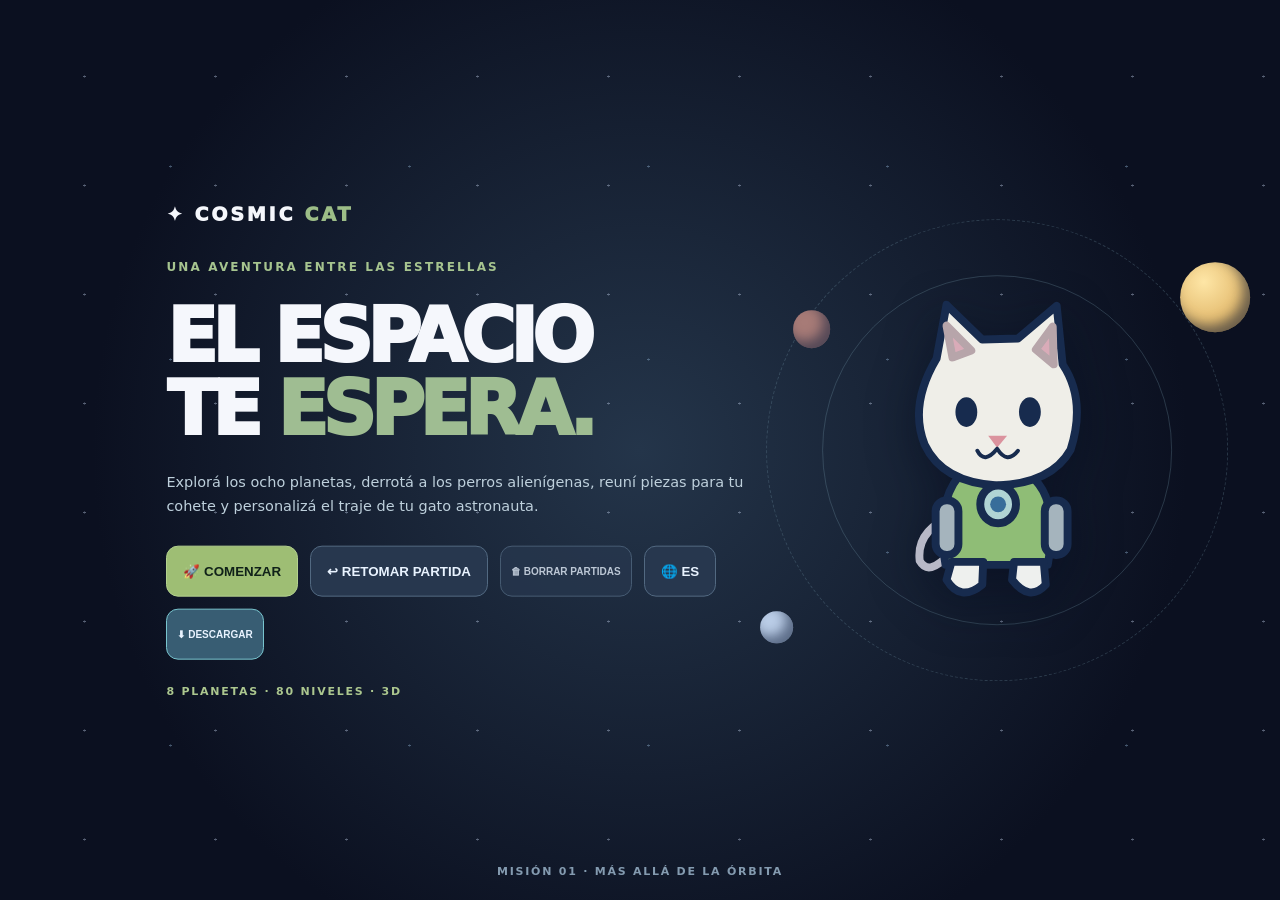
==== commit 14f08225: "Minijuegos: modo oleada con torre y modo supervivencia; idiomas es/en/ja/zh/ru" ====
--- a/index.html
+++ b/index.html
@@ -2,13 +2,14 @@
 <div id="error" hidden role="alert"></div>
 <section id="start" class="screen active landingScreen">
   <div class="landingStars" aria-hidden="true"></div>
-  <div class="landingCopy"><div class="eyebrow">✦ COSMIC <em>CAT</em></div><p class="kicker" id="kicker">UNA AVENTURA ENTRE LAS ESTRELLAS</p><h1 id="heroTitle">EL ESPACIO<br>TE <span>ESPERA.</span></h1><p class="introCopy" id="introCopy">Explorá los ocho planetas, derrotá a los perros alienígenas, reuní piezas para tu cohete y personalizá el traje de tu gato astronauta.</p><div class="landingBtns"><button id="begin" class="primary">🚀 COMENZAR</button><button id="resumeSaved">↩ RETOMAR PARTIDA</button><button id="clearSaves">🗑 BORRAR PARTIDAS</button><button id="downloadGame"><svg aria-hidden="true" viewBox="0 0 24 24" width="15" height="15" fill="currentColor" style="vertical-align:-2px;margin-right:6px"><path d="M12 3v10.2l3.6-3.6 1.4 1.4-6 6-6-6 1.4-1.4L10 13.2V3h2ZM5 19h14v2H5v-2Z"/></svg><span>DESCARGAR</span></button></div><div class="landingFooter" id="landingFooter">8 PLANETAS · 80 NIVELES · 3D</div></div>
+  <div class="landingCopy"><div class="eyebrow">✦ COSMIC <em>CAT</em></div><p class="kicker" id="kicker">UNA AVENTURA ENTRE LAS ESTRELLAS</p><h1 id="heroTitle">EL ESPACIO<br>TE <span>ESPERA.</span></h1><p class="introCopy" id="introCopy">Explorá los ocho planetas, derrotá a los perros alienígenas, reuní piezas para tu cohete y personalizá el traje de tu gato astronauta.</p><div class="landingBtns"><button id="begin" class="primary">🚀 COMENZAR</button><button id="resumeSaved">↩ RETOMAR PARTIDA</button><button id="clearSaves">🗑 BORRAR PARTIDAS</button><button id="langBtn">🌐 ES</button><button id="downloadGame"><svg aria-hidden="true" viewBox="0 0 24 24" width="15" height="15" fill="currentColor" style="vertical-align:-2px;margin-right:6px"><path d="M12 3v10.2l3.6-3.6 1.4 1.4-6 6-6-6 1.4-1.4L10 13.2V3h2ZM5 19h14v2H5v-2Z"/></svg><span>DESCARGAR</span></button></div><div class="landingFooter" id="landingFooter">8 PLANETAS · 80 NIVELES · 3D</div></div>
   <div class="heroArt" aria-label="Gato astronauta con planetas orbitando"><div class="heroOrbit orbitOuter"></div><div class="heroOrbit orbitInner"></div><span class="heroPlanet pOne"></span><span class="heroPlanet pTwo"></span><span class="heroPlanet pThree"></span><svg viewBox="0 0 260 330" role="img" aria-label="Gato astronauta ilustrado"><g stroke="#172b4e" stroke-width="8" stroke-linejoin="round" stroke-linecap="round"><path d="M89 230 Q48 245 52 277 Q61 293 82 270" fill="none" stroke="#b8b9c7"/><path d="M92 191 L163 191 Q193 213 181 281 L78 281 Q67 221 92 191" fill="#8fbd76"/><path d="M84 278 L116 278 115 301 Q93 319 79 296Z" fill="#eef0ee"/><path d="M147 278 L177 278 179 301 Q163 319 145 296Z" fill="#eef0ee"/><rect x="68" y="216" width="23" height="55" rx="11" fill="#a5b4bd"/><rect x="178" y="216" width="23" height="55" rx="11" fill="#a5b4bd"/><path d="M69 73 L79 19 115 54 151 53 190 20 196 79 Q220 115 204 165 Q185 199 130 201 Q75 198 57 160 Q41 120 69 73Z" fill="#efeee8"/><path d="M79 40 L85 72 104 65Z M169 64 L186 41 187 79Z" stroke="#b7a5aa" fill="#d9abb8"/><ellipse cx="99" cy="127" rx="11" ry="15" fill="#172b4e" stroke="none"/><ellipse cx="163" cy="127" rx="11" ry="15" fill="#172b4e" stroke="none"/><path d="M121 151 L140 151 130 163Z" fill="#db939e" stroke="none"/><path d="M130 164 Q117 180 110 166 M130 164 Q140 180 151 166" fill="none" stroke-width="4"/><ellipse cx="131" cy="220" rx="18" ry="19" fill="#b0d4d4"/><circle cx="131" cy="220" r="8" fill="#386d9a" stroke="none"/></g></svg></div>
   <div class="landingBottom" id="landingBottom">MISIÓN 01 · MÁS ALLÁ DE LA ÓRBITA</div>
 </section>
 <section id="intro" class="screen"><video id="introVideo" src="assets/intro-usuario.mp4?v=2" playsinline preload="metadata"></video><button id="skipIntro" class="floating">SALTAR INTRO</button></section>
 <section id="load" class="screen"><div class="loading"><div class="loadingTitle">VIAJANDO AL SISTEMA SOLAR...</div><video id="nyan" src="assets/nyan-cat-sin-fondo.webm" muted playsinline loop preload="auto"></video><div class="progress"><div id="progress"></div></div><span id="loadingText">Cargando juego...</span></div></section>
-<section id="lobby" class="screen dashboardScreen"><header class="dashboardHeader"><strong>✦ COSMIC <em>CAT</em></strong><div class="dashboardActions"><span id="lobbyStars">⭐ 0</span><button id="missionBtn">MISIÓN 🛰️</button><button id="upgradesBtn">MEJORAS 🔰</button><button id="appearanceBtn">APARIENCIA ♻</button><button id="savesBtn">GUARDAR / RETORNAR</button></div></header><div class="dashboardGrid"><main class="solarPanel"><div class="smallTag" id="smallTag">CENTRO DE MANDO</div><h1 id="solarTitle">SISTEMA SOLAR</h1><p id="solarSub">Seleccioná un planeta para acercarte y ver sus 10 niveles.</p><div class="systemMap"><div class="mapOrbit orbitA"></div><div class="mapOrbit orbitB"></div><div class="mapOrbit orbitC"></div><div class="mapOrbit orbitD"></div><div class="mapOrbit orbitE"></div><div class="mapSun"></div><img class="mapMascot" src="assets/mascota-verde.jpg" alt="Mascota de fondo"><div id="planets" class="orbitPlanets"></div></div><div class="solarFooter"><div><b>CAPITÁN COSMO</b><p>Explorador espacial</p><small id="lobbyStatus"></small></div><button class="primary" id="exploreCurrent">🪐 EXPLORAR MERCURIO</button></div></main><aside class="dashboardSide"><article><h3>✦ TU CAMPAÑA</h3><div class="sideRow">Planeta desbloqueado <b id="campaignPlanet">Mercurio</b></div><div class="sideRow">Nivel disponible <b id="campaignLevel">1 / 10</b></div><div class="sideRow">Dificultad recomendada <b>Normal</b></div><div class="sideRow">Cohete <b id="campaignRocket">Sin ensamblar</b></div></article><article><h3>✦ ESTADÍSTICAS DEL GATO</h3><div class="statCards"><div>Vida inicial <strong id="statInitialLife">80</strong></div><div>Daño cola <strong id="statTail">7</strong></div><div>Inteligencia <strong id="statEnergy">20</strong></div><div>Resistencia <strong id="statStamina">10</strong></div><div>Traje <strong id="statSuit">20</strong></div></div></article><article><h3>✦ PIEZAS DEL COHETE</h3><div class="sideRow">Componentes reunidos <b id="partsProgress">0 de 8</b></div><div class="partsTrack"><i id="partsBar"></i></div><p>Buscá las piezas ocultas en los mapas para ensamblar el cohete en Neptuno.</p></article><article><h3>✦ CONTROLES</h3><p id="controlsText">WASD / flechas: moverse · Shift: correr · Mouse: apuntar hasta 250 px · Clic izquierdo: cola · Clic derecho: meteorito · Esc: pausa. En móvil, usá los controles táctiles.</p></article></aside></div></section>
+<section id="lobby" class="screen dashboardScreen"><header class="dashboardHeader"><strong>✦ COSMIC <em>CAT</em></strong><div class="dashboardActions"><span id="lobbyStars">⭐ 0</span><button id="langBtnLobby">🌐 ES</button><button id="miniBtn">🕹️ MINIJUEGO</button><button id="missionBtn">MISIÓN 🛰️</button><button id="upgradesBtn">MEJORAS 🔰</button><button id="appearanceBtn">APARIENCIA ♻</button><button id="savesBtn">GUARDAR / RETORNAR</button></div></header><div class="dashboardGrid"><main class="solarPanel"><div class="smallTag" id="smallTag">CENTRO DE MANDO</div><h1 id="solarTitle">SISTEMA SOLAR</h1><p id="solarSub">Seleccioná un planeta para acercarte y ver sus 10 niveles.</p><div class="systemMap"><div class="mapOrbit orbitA"></div><div class="mapOrbit orbitB"></div><div class="mapOrbit orbitC"></div><div class="mapOrbit orbitD"></div><div class="mapOrbit orbitE"></div><div class="mapSun"></div><img class="mapMascot" src="assets/mascota-verde.jpg" alt="Mascota de fondo"><div id="planets" class="orbitPlanets"></div></div><div class="solarFooter"><div><b>CAPITÁN COSMO</b><p>Explorador espacial</p><small id="lobbyStatus"></small></div><button class="primary" id="exploreCurrent">🪐 EXPLORAR MERCURIO</button></div></main><aside class="dashboardSide"><article><h3>✦ TU CAMPAÑA</h3><div class="sideRow">Planeta desbloqueado <b id="campaignPlanet">Mercurio</b></div><div class="sideRow">Nivel disponible <b id="campaignLevel">1 / 10</b></div><div class="sideRow">Dificultad recomendada <b>Normal</b></div><div class="sideRow">Cohete <b id="campaignRocket">Sin ensamblar</b></div></article><article><h3>✦ ESTADÍSTICAS DEL GATO</h3><div class="statCards"><div>Vida inicial <strong id="statInitialLife">80</strong></div><div>Daño cola <strong id="statTail">7</strong></div><div>Inteligencia <strong id="statEnergy">20</strong></div><div>Resistencia <strong id="statStamina">10</strong></div><div>Traje <strong id="statSuit">20</strong></div></div></article><article><h3>✦ PIEZAS DEL COHETE</h3><div class="sideRow">Componentes reunidos <b id="partsProgress">0 de 8</b></div><div class="partsTrack"><i id="partsBar"></i></div><p>Buscá las piezas ocultas en los mapas para ensamblar el cohete en Neptuno.</p></article><article><h3>✦ CONTROLES</h3><p id="controlsText">WASD / flechas: moverse · Shift: correr · Mouse: apuntar hasta 250 px · Clic izquierdo: cola · Clic derecho: meteorito · Esc: pausa. En móvil, usá los controles táctiles.</p></article></aside></div></section>
 <section id="play" class="screen"><canvas id="gameCanvas"></canvas><canvas id="fxCanvas"></canvas><div id="hud"><div class="hudLeft"><b id="hudPlanet">MERCURIO · NIVEL 1</b><div class="hudBars"><div class="hudStat life"><div class="hudStatTop"><span>VIDA</span><strong id="hudLifeValue">80/80</strong></div><div class="hudBar"><i id="hudLifeBar"></i></div></div><div class="hudStat energy"><div class="hudStatTop"><span>INTELIGENCIA</span><strong id="hudEnergyValue">20/20</strong></div><div class="hudBar"><i id="hudEnergyBar"></i></div></div><div class="hudStat stamina"><div class="hudStatTop"><span>RESISTENCIA</span><strong id="hudRunValue">10/10</strong></div><div class="hudBar"><i id="hudRunBar"></i></div></div><div class="hudStat jet" id="hudJetWrap" hidden><div class="hudStatTop"><span>MOCHILA</span><strong id="hudJetValue">50/50</strong></div><div class="hudBar"><i id="hudJetBar"></i></div></div><div class="hudStat suit"><div class="hudStatTop"><span>TRAJE</span><strong id="hudSuitValue">20/20</strong></div><div class="hudBar"><i id="hudSuitBar"></i></div></div></div></div><div class="hudRight"><span id="hudEnemy">ALIENS 0/30</span><span id="hudTime">00:00</span><button id="pauseBtn">⏸ PAUSA</button></div></div><div id="mapLabel">MUNDO 3D · EXPLORACIÓN LIBRE · COLA (J) · METEORITO (ESPACIO)</div><div id="miniMapHint" aria-live="polite">MINIMAPA · PIEZA OCULTA</div><div id="levelObjective" role="status">BUSCÁ PIEZA + DERROTÁ ENEMIGOS</div><canvas id="miniMap" width="190" height="84" aria-label="Minimapa del nivel"></canvas><div id="touch"><div class="dpad"><button data-key="up">▲</button><div><button data-key="left">◀</button><button data-key="down">▼</button><button data-key="right">▶</button></div></div><div id="joystick" aria-label="Joystick virtual"><div id="joystickKnob"></div></div><div class="actions"><button data-key="run">CORRER</button><button data-key="tail">COLA</button><button data-key="shot">METEORITO</button><button data-key="jet" id="jetBtn">COHETE</button></div></div></section>
+<section id="mini" class="screen"><canvas id="miniCanvas"></canvas><canvas id="miniFx"></canvas><div id="miniHud"><span id="miniTitle">MINIJUEGO</span><span id="miniTimer">20:00</span><div class="miniXpTrack"><i id="miniXp"></i></div><span id="miniWave"></span></div><div id="miniTouch"><div class="dpad"><button data-key="up">▲</button><div><button data-key="left">◀</button><button data-key="down">▼</button><button data-key="right">▶</button></div></div><div class="actions"><button data-key="run">RUN</button><button data-key="tail">TAIL</button><button data-key="shot">SHOT</button></div></div></section>
 <div id="modal" class="modal" hidden><div class="modalBody"><button id="closeModal" class="close">✕</button><h2 id="modalTitle"></h2><div id="modalContent"></div></div></div>
-<script src="engine-data.js?v=2"></script><script src="renderer3d.js?v=2"></script><script src="game.js?v=2"></script></body></html>
+<script src="engine-data.js?v=2"></script><script src="renderer3d.js?v=2"></script><script src="game.js?v=2"></script><script src="minijuegos.js?v=2"></script><script src="idiomas.js?v=2"></script></body></html>
--- a/styles.css
+++ b/styles.css
@@ -349,3 +349,25 @@
  #play #levelObjective{max-width:170px;font-size:9px;padding:3px 6px}
  #play #levelObjective::before{font-size:8px;margin-bottom:2px}
 }
+
+
+/* ===== MINIJUEGOS ===== */
+#mini{background:#0a1018}
+#miniCanvas,#miniFx{position:absolute;inset:0;width:100%;height:100%}
+#miniFx{pointer-events:none}
+#miniHud{position:absolute;top:0;left:0;right:0;display:flex;gap:8px;align-items:center;padding:8px 12px;background:rgba(8,18,26,.82);border-bottom:1px solid rgba(89,232,255,.4);color:#d9fbff;font-size:12px;z-index:5}
+#miniHud span{background:rgba(32,50,69,.8);border:1px solid #54697f;border-radius:8px;padding:4px 8px}
+.miniXpTrack{flex:1;height:8px;background:#0f1722;border:1px solid #3c5170;border-radius:99px;overflow:hidden}
+.miniXpTrack i{display:block;height:100%;width:0;background:linear-gradient(90deg,#7fae3e,#b9e05a)}
+#miniTouch{position:absolute;left:10px;right:10px;bottom:10px;display:flex;justify-content:space-between;align-items:end;pointer-events:none;z-index:6}
+#miniTouch .dpad,#miniTouch .actions{pointer-events:auto}
+#miniTouch .dpad{text-align:center}
+#miniTouch .dpad>div{display:flex}
+#miniTouch button{font-size:12px;padding:13px;min-width:52px;min-height:49px;background:rgba(32,47,71,.81);user-select:none;border:1px solid #526981;border-radius:12px;color:#e9f3ff}
+#miniTouch .actions{display:flex;gap:6px}
+.towerBox{display:flex;flex-direction:column;gap:4px;max-height:52vh;overflow-y:auto;padding:4px}
+.towerFloor{display:flex;align-items:center;gap:10px;padding:9px 14px;border:1px solid #47597a;border-radius:10px;background:#14213a;cursor:pointer;color:#e9f3ff}
+.towerFloor.actual{border-color:#9cbd87;box-shadow:0 0 10px rgba(156,189,135,.27)}
+.towerFloor.locked{opacity:.45;cursor:default}
+.towerNum{font-weight:900;min-width:30px;text-align:center}
+.towerPlanet{flex:1}
